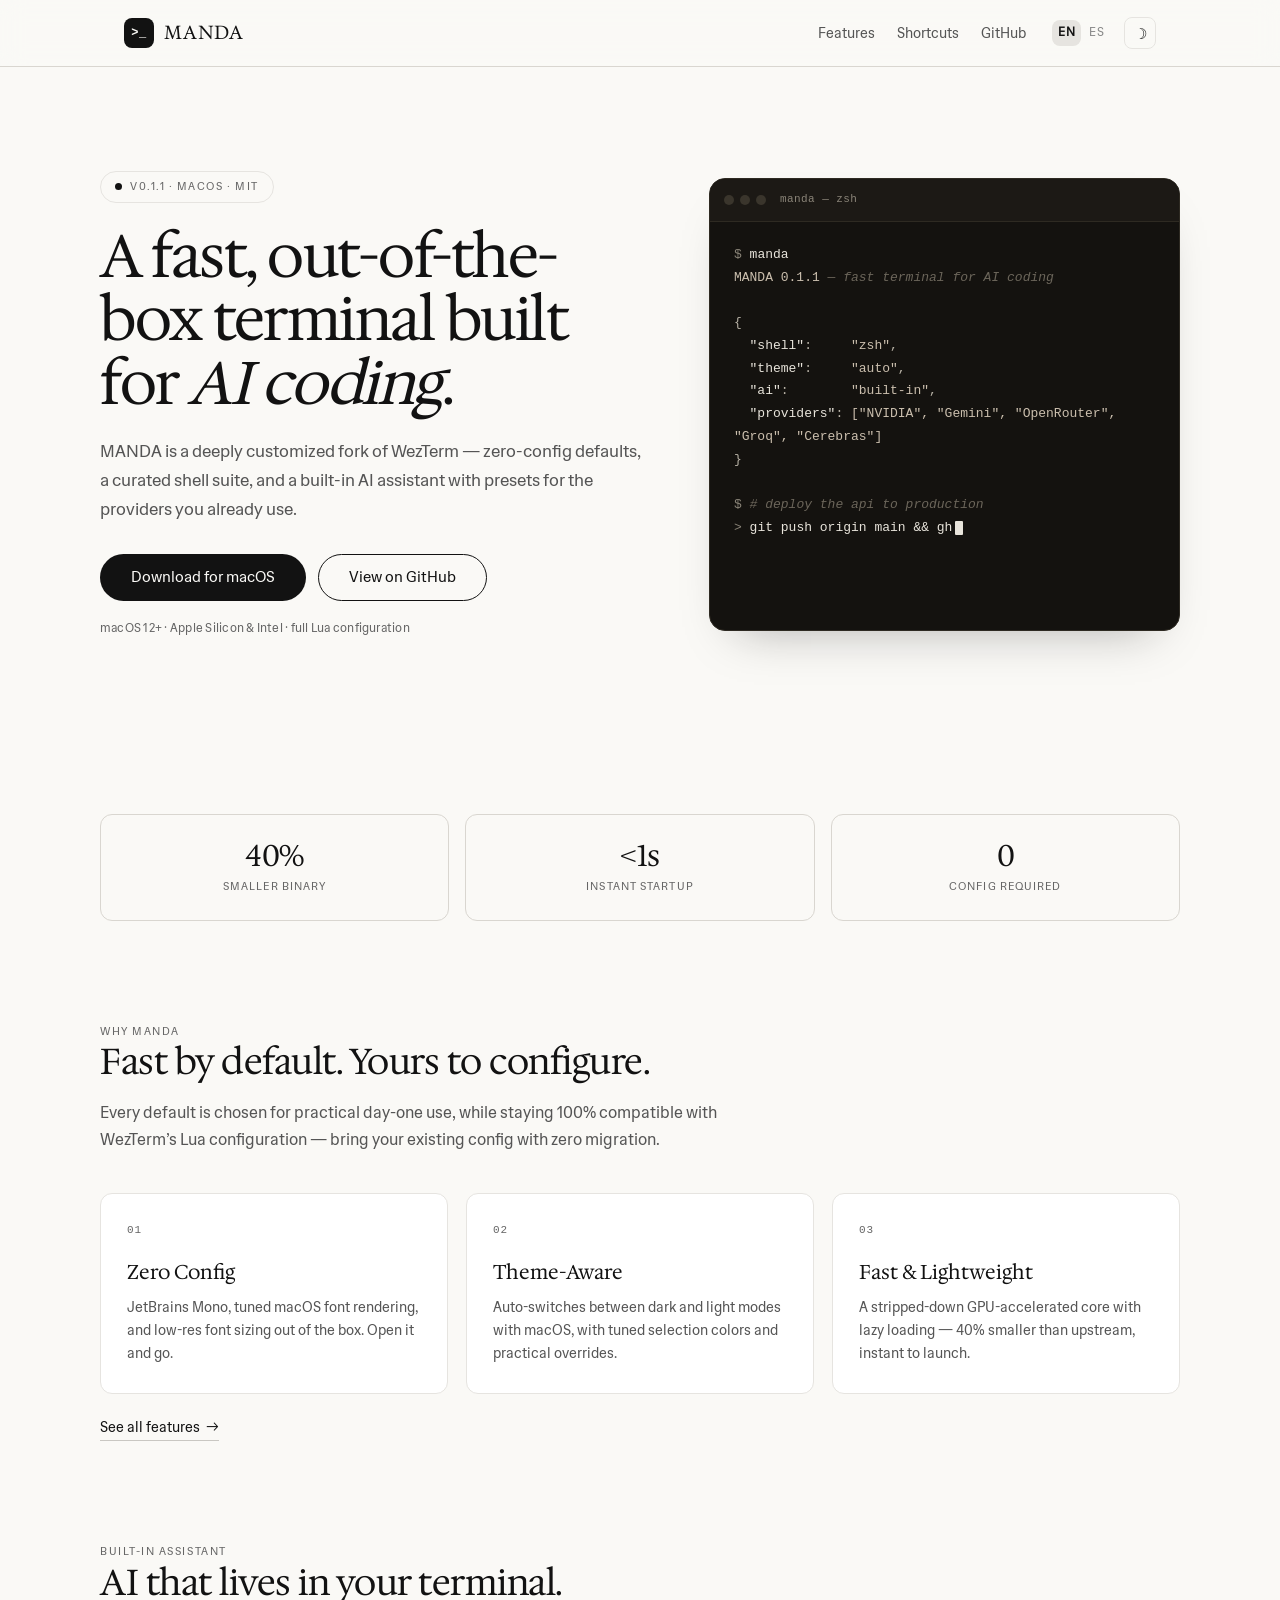
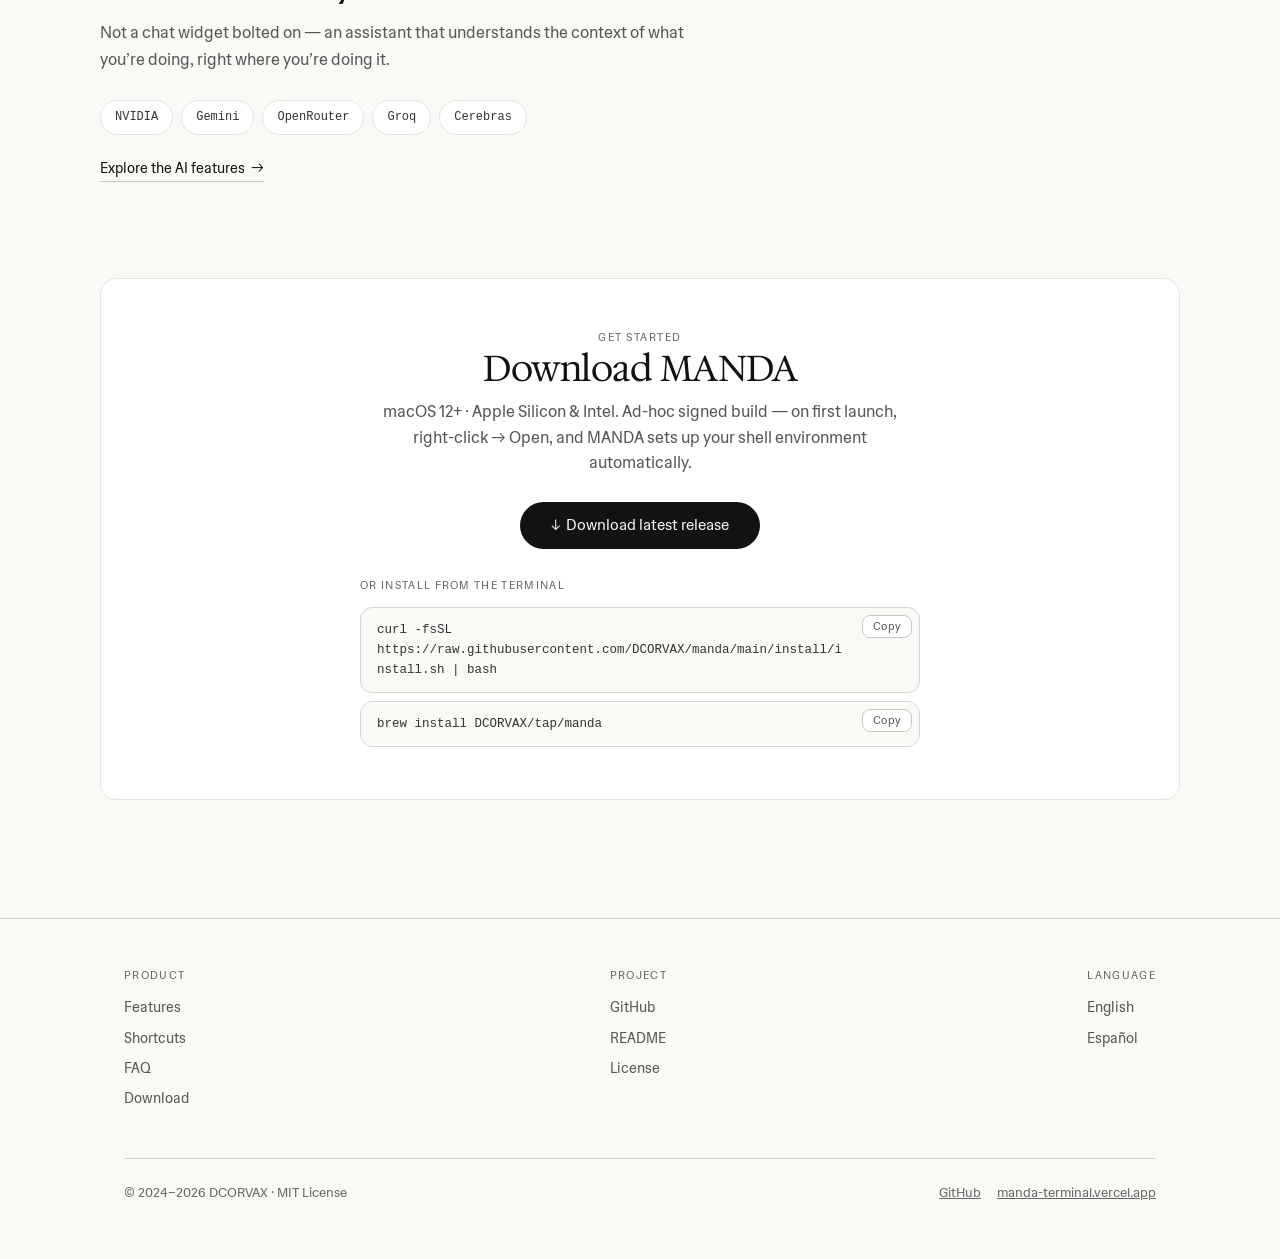
==== web/index.html @ 8c90ea2c "web: restaurar diseño previo (hero con terminal animado, cards en features, tipografía con itálica) " ====
<!DOCTYPE html>
<html lang="en">
<head>
<meta charset="UTF-8">
<meta name="viewport" content="width=device-width, initial-scale=1.0">
<title>MANDA — A fast, out-of-the-box terminal built for AI coding</title>
<meta name="description" content="MANDA is a fast, macOS-native terminal built for AI coding: zero-config defaults, a curated shell suite, and a built-in AI assistant with provider presets.">
<meta property="og:title" content="MANDA — A fast terminal built for AI coding">
<meta property="og:description" content="Zero-config defaults, a curated shell suite, and a built-in AI assistant with presets for NVIDIA, Gemini, OpenRouter, Groq, and Cerebras.">
<meta property="og:type" content="website">
<link rel="icon" href="data:image/svg+xml,%3Csvg xmlns='http://www.w3.org/2000/svg' viewBox='0 0 32 32'%3E%3Crect width='32' height='32' rx='8' fill='%23121212'/%3E%3Ctext x='16' y='21' font-family='monospace' font-size='13' fill='%23faf9f6' text-anchor='middle'%3E%26gt;_%3C/text%3E%3C/svg%3E">
<script>try{if(localStorage.getItem('manda-theme')==='dark')document.documentElement.setAttribute('data-theme','dark')}catch(e){}</script>
<link rel="preconnect" href="https://fonts.googleapis.com">
<link rel="preconnect" href="https://fonts.gstatic.com" crossorigin>
<link href="https://fonts.googleapis.com/css2?family=Hedvig+Letters+Sans:wght@400;500;600;700&family=Hedvig+Letters+Serif:opsz,wght@12..24,400;12..24,600;12..24,700&display=swap" rel="stylesheet">
<link rel="stylesheet" href="style.css">
</head>
<body>

<nav class="nav">
  <div class="wrap">
    <a class="brand" href="index.html" aria-label="MANDA home">
      <span class="brand-mark">&gt;_</span>
      <span class="brand-name">MANDA</span>
    </a>
    <div class="nav-links" id="nav-links">
      <a href="features.html">Features</a>
      <a href="shortcuts.html">Shortcuts</a>
      <a href="https://github.com/DCORVAX/manda">GitHub</a>
      <div class="nav-right">
        <span class="lang"><a class="active" href="index.html" aria-current="page">EN</a><a href="es/index.html">ES</a></span>
        <button class="theme-btn" onclick="toggleTheme()" aria-label="Toggle theme">
          <span class="icon-moon">&#9789;</span><span class="icon-sun">&#9788;</span>
        </button>
      </div>
    </div>
    <button class="nav-toggle" onclick="toggleNav()" aria-label="Menu" aria-expanded="false">&#9776;</button>
  </div>
</nav>

<header class="hero wrap">
  <div>
    <span class="badge"><span class="dot"></span>v0.1.1 &middot; macOS &middot; MIT</span>
    <h1 class="display">A fast, out-of-the-box terminal built for <em>AI coding</em>.</h1>
    <p class="sub">MANDA is a deeply customized fork of WezTerm — zero-config defaults, a curated shell suite, and a built-in AI assistant with presets for the providers you already use.</p>
    <div class="cta">
      <a class="btn btn-primary btn-lg" href="#download">Download for macOS</a>
      <a class="btn btn-outline btn-lg" href="https://github.com/DCORVAX/manda">View on GitHub</a>
    </div>
    <p class="meta">macOS 12+ &middot; Apple Silicon &amp; Intel &middot; full Lua configuration</p>
  </div>
  <div class="code-card">
    <div class="bar"><span class="dot"></span><span class="dot"></span><span class="dot"></span><span class="label">manda &mdash; zsh</span></div>
    <pre><span class="p">$</span> <span class="k">manda</span>
<span class="v">MANDA 0.1.1</span> <span class="c">— fast terminal for AI coding</span>

{
  <span class="k">"shell"</span>:     <span class="v">"zsh"</span>,
  <span class="k">"theme"</span>:     <span class="v">"auto"</span>,
  <span class="k">"ai"</span>:        <span class="v">"built-in"</span>,
  <span class="k">"providers"</span>: <span class="v">["NVIDIA", "Gemini", "OpenRouter", "Groq", "Cerebras"]</span>
}

<span class="p">$</span> <span class="c"># deploy the api to production</span>
<span class="p">&gt;</span> <span class="k cmd-type" data-cmd="git push origin main &amp;&amp; gh workflow run deploy.yml"><span class="typed"></span><span class="cursor"></span></span>
<span class="done-line"><span class="ok">&#10003; generated by MANDA</span> <span class="c">— Cmd+Shift+E to run it</span></span>
<span class="prompt-final"><span class="p">$</span> <span class="cycle-text"></span><span class="cursor"></span></span>
<span class="cycle-result"><span class="ok">&#10003;</span> <span class="cycle-out"></span></span></pre>
  </div>
</header>

<section class="wrap section-tight">
  <div class="stats">
    <div class="stat"><div class="num">40%</div><div class="lbl">smaller binary</div></div>
    <div class="stat"><div class="num">&lt;1s</div><div class="lbl">instant startup</div></div>
    <div class="stat"><div class="num">0</div><div class="lbl">config required</div></div>
  </div>
</section>

<section class="wrap section" id="why">
  <span class="kicker">Why MANDA</span>
  <h2>Fast by default. Yours to configure.</h2>
  <p class="lead">Every default is chosen for practical day-one use, while staying 100% compatible with WezTerm&rsquo;s Lua configuration — bring your existing config with zero migration.</p>
  <div class="grid grid-3">
    <div class="card">
      <span class="num">01</span>
      <h3>Zero Config</h3>
      <p>JetBrains Mono, tuned macOS font rendering, and low-res font sizing out of the box. Open it and go.</p>
    </div>
    <div class="card">
      <span class="num">02</span>
      <h3>Theme-Aware</h3>
      <p>Auto-switches between dark and light modes with macOS, with tuned selection colors and practical overrides.</p>
    </div>
    <div class="card">
      <span class="num">03</span>
      <h3>Fast &amp; Lightweight</h3>
      <p>A stripped-down GPU-accelerated core with lazy loading — 40% smaller than upstream, instant to launch.</p>
    </div>
  </div>
  <a class="link" href="features.html">See all features <span class="arrow">&rarr;</span></a>
</section>

<section class="wrap section">
  <span class="kicker">Built-in assistant</span>
  <h2>AI that lives in your terminal.</h2>
  <p class="lead">Not a chat widget bolted on — an assistant that understands the context of what you&rsquo;re doing, right where you&rsquo;re doing it.</p>
  <div class="chips"><span class="chip">NVIDIA</span><span class="chip">Gemini</span><span class="chip">OpenRouter</span><span class="chip">Groq</span><span class="chip">Cerebras</span></div>
  <a class="link" href="features.html#ai">Explore the AI features <span class="arrow">&rarr;</span></a>
</section>

<section class="wrap section" id="download">
  <div class="panel">
    <span class="kicker">Get started</span>
    <h2>Download MANDA</h2>
    <p>macOS 12+ &middot; Apple Silicon &amp; Intel. Ad-hoc signed build — on first launch, right-click &rarr; Open, and MANDA sets up your shell environment automatically.</p>
    <a class="btn btn-primary btn-lg" href="https://github.com/DCORVAX/manda/releases/download/v0.1.1/MANDA.dmg">&#8595;&nbsp; Download latest release</a>
    <div class="install">
      <p class="install-label">Or install from the terminal</p>
      <pre>curl -fsSL https://raw.githubusercontent.com/DCORVAX/manda/main/install/install.sh | bash</pre>
      <pre>brew install DCORVAX/tap/manda</pre>
    </div>
  </div>
</section>

<footer>
  <div class="wrap">
    <div class="footer-grid">
      <div class="footer-col">
        <h4>Product</h4>
        <a href="features.html">Features</a>
        <a href="shortcuts.html">Shortcuts</a>
        <a href="faq.html">FAQ</a>
        <a href="#download">Download</a>
      </div>
      <div class="footer-col">
        <h4>Project</h4>
        <a href="https://github.com/DCORVAX/manda">GitHub</a>
        <a href="https://github.com/DCORVAX/manda/blob/main/README.md">README</a>
        <a href="https://github.com/DCORVAX/manda/blob/main/LICENSE.md">License</a>
      </div>
      <div class="footer-col">
        <h4>Language</h4>
        <a href="index.html">English</a>
        <a href="es/index.html">Español</a>
      </div>
    </div>
    <div class="footer-bottom">
      <span>&copy; 2024&ndash;2026 DCORVAX &middot; MIT License</span>
      <span class="right"><a href="https://github.com/DCORVAX/manda">GitHub</a><a href="https://manda-terminal.vercel.app/">manda-terminal.vercel.app</a></span>
    </div>
  </div>
</footer>

<script src="script.js"></script>
</body>
</html>
---- web/style.css ----
/* ==========================================================================
   MANDA — web design system
   Warm monochrome editorial · light primary, dark secondary
   Type: Hedvig Letters Serif (display) + Hedvig Letters Sans (body/UI) + mono
   ========================================================================== */

*, *::before, *::after { box-sizing: border-box; }
html { scroll-behavior: smooth; -webkit-text-size-adjust: 100%; overflow-x: clip; }

/* ----- Palette (light = principal) ----- */
:root {
  --surface: #faf9f6;   /* page background — warm cream */
  --card: #ffffff;      /* card inner surfaces */
  --ink: #121212;       /* primary text, filled buttons */
  --ink-soft: #333333;  /* tertiary text, subheadings */
  --ink-mid: #555555;   /* secondary body text */
  --ink-muted: #666666; /* footer / caption copy */
  --ink-faint: #888888; /* placeholder / metadata */
  --sand: #e6e4e0;      /* card borders, outlines */
  --stone: #c9c7c2;     /* hairline borders */
  --divider: #d9d6d0;   /* subtle secondary dividers */
  --nav-bg: rgba(250, 249, 246, 0.85);

  --serif: "Hedvig Letters Serif", Georgia, "Times New Roman", serif;
  --sans: "Hedvig Letters Sans", system-ui, -apple-system, "Segoe UI", sans-serif;
  --mono: ui-monospace, SFMono-Regular, Menlo, Monaco, Consolas, "Liberation Mono", monospace;

  --r-md: 8px;     /* control corner */
  --r-card: 12px;  /* control corner */
  --r-panel: 16px; /* card corner */
  --r-pill: 24px;  /* large surface corner */

  --nav-h: 66px;
}

/* ----- Dark mode (secondary) ----- */
[data-theme="dark"] {
  --surface: #171512;   /* warm near-black */
  --card: #1f1c18;
  --ink: #ece9e2;
  --ink-soft: #c9c4ba;
  --ink-mid: #a49e92;
  --ink-muted: #8a8478;
  --ink-faint: #6f695d;
  --sand: #2f2b24;
  --stone: #3b362d;
  --divider: #262219;
  --nav-bg: rgba(23, 21, 18, 0.85);
}

/* ----- Base ----- */
body {
  margin: 0;
  overflow-x: clip;
  background: var(--surface);
  color: var(--ink);
  font-family: var(--sans);
  font-size: 16px;
  line-height: 1.6;
  -webkit-font-smoothing: antialiased;
  text-rendering: optimizeLegibility;
}
a { color: inherit; }
a:focus-visible, button:focus-visible {
  outline: 2px solid var(--ink);
  outline-offset: 3px;
  border-radius: 4px;
}
::selection { background: var(--ink); color: var(--surface); }
img { max-width: 100%; }

.wrap { max-width: 1080px; margin: 0 auto; padding: 0 24px; }
.section { padding: 88px 0 8px; }
.section-tight { padding: 56px 0 8px; }

/* ----- Type roles (per design system) ----- */
h1, h2, h3 { margin: 0; }
.kicker {
  font-size: 11px; font-weight: 500; letter-spacing: 0.14em;
  text-transform: uppercase; color: var(--ink-muted);
  margin: 0 0 14px;
}
h1.display {
  font-family: var(--serif); font-weight: 400;
  font-size: clamp(38px, 5.6vw, 60px);
  line-height: 1.06; letter-spacing: -1.5px; margin: 0 0 22px;
  overflow-wrap: anywhere; min-width: 0;
}
h1.display em { font-style: italic; }
h2 {
  font-family: var(--serif); font-weight: 700;
  font-size: clamp(28px, 3.6vw, 36px);
  line-height: 1.12; letter-spacing: -0.5px; margin: 0 0 16px;
}
h3 {
  font-family: var(--serif); font-weight: 600;
  font-size: 20px; line-height: 1.4; margin: 0 0 10px;
}
.lead { max-width: 620px; margin: 0; color: var(--ink-mid); font-size: 16px; line-height: 1.7; }
.muted { color: var(--ink-muted); }
.mono { font-family: var(--mono); }

/* ----- Buttons ----- */
.btn {
  display: inline-flex; align-items: center; justify-content: center; gap: 8px;
  padding: 12px 24px; border-radius: var(--r-pill);
  font-family: var(--sans); font-size: 14px; font-weight: 500; line-height: 1;
  text-decoration: none; cursor: pointer; border: 1px solid transparent;
  transition: transform 0.15s ease, background-color 0.15s ease, color 0.15s ease, border-color 0.15s ease;
}
.btn-primary { background: var(--ink); color: var(--surface); }
.btn-primary:hover { transform: translateY(-1px); }
.btn-outline { border-color: var(--ink); color: var(--ink); background: transparent; }
.btn-outline:hover { background: var(--ink); color: var(--surface); transform: translateY(-1px); }
.btn-sm { padding: 9px 18px; font-size: 13px; }
.btn-lg { padding: 15px 30px; font-size: 15px; }

/* ----- Nav ----- */
.nav {
  position: sticky; top: 0; z-index: 50;
  background: var(--nav-bg);
  -webkit-backdrop-filter: blur(12px);
  backdrop-filter: blur(12px);
  border-bottom: 1px solid var(--divider);
}
.nav .wrap { display: flex; align-items: center; gap: 28px; height: var(--nav-h); }
.brand { display: inline-flex; align-items: center; gap: 10px; text-decoration: none; font-weight: 700; letter-spacing: 0.03em; }
.brand-mark {
  display: grid; place-items: center; width: 30px; height: 30px;
  background: var(--ink); color: var(--surface); border-radius: var(--r-md);
  font-family: var(--mono); font-size: 12px; line-height: 1;
}
.brand-name { font-family: var(--serif); font-size: 19px; letter-spacing: 0.04em; }
.nav-links { display: flex; align-items: center; gap: 22px; margin-left: auto; font-size: 14px; }
.nav-links a { text-decoration: none; color: var(--ink-mid); transition: color 0.15s ease; }
.nav-links a:hover { color: var(--ink); }
.nav-links a.active { color: var(--ink); font-weight: 500; }
.nav-right { display: flex; align-items: center; gap: 14px; margin-left: 4px; }
.lang { display: inline-flex; gap: 2px; font-size: 12px; letter-spacing: 0.04em; }
.lang a { padding: 3px 6px; border-radius: var(--r-md); color: var(--ink-faint); text-decoration: none; }
.lang a:hover { color: var(--ink); }
.lang a.active { color: var(--ink); font-weight: 600; background: var(--sand); }
.theme-btn {
  display: grid; place-items: center; width: 32px; height: 32px;
  border: 1px solid var(--sand); background: transparent; color: var(--ink);
  border-radius: var(--r-md); cursor: pointer; font-size: 15px; line-height: 1;
  transition: border-color 0.15s ease, background-color 0.15s ease;
}
.theme-btn:hover { border-color: var(--ink); }
.theme-btn .icon-sun { display: none; }
[data-theme="dark"] .theme-btn .icon-sun { display: inline; }
[data-theme="dark"] .theme-btn .icon-moon { display: none; }
.nav-toggle { display: none; }

/* ----- Hero ----- */
.hero {
  display: grid; grid-template-columns: 1.08fr 0.92fr; gap: 56px; align-items: center;
  padding: 104px 0 80px;
}
.hero .badge {
  display: inline-flex; align-items: center; gap: 8px;
  font-size: 11px; font-weight: 500; letter-spacing: 0.14em; text-transform: uppercase;
  color: var(--ink-muted); border: 1px solid var(--sand); border-radius: var(--r-pill);
  padding: 6px 14px; margin-bottom: 22px;
}
.hero .badge .dot { width: 7px; height: 7px; border-radius: 50%; background: var(--ink); }
.hero .sub { max-width: 560px; margin: 0 0 30px; color: var(--ink-mid); font-size: 17px; line-height: 1.7; }
.hero .cta { display: flex; gap: 12px; flex-wrap: wrap; }
.hero .meta { margin: 18px 0 0; font-size: 12px; color: var(--ink-muted); letter-spacing: 0.02em; }

/* ----- Code / terminal card (dark terminal window) ----- */
.code-card {
  --tbg: #14120f;
  --tbar: #1c1915;
  --tbord: #2e2a22;
  --tink: #e8e4db;
  --tsoft: #b8b2a6;
  --tmuted: #8a8478;
  --tfaint: #6b655a;
  --tok: #a9c48c;
  background: var(--tbg);
  border: 1px solid var(--tbord);
  border-radius: var(--r-panel);
  overflow: hidden;
  box-shadow: 0 24px 48px -28px rgba(18, 18, 18, 0.35);
}
.code-card .bar {
  display: flex; align-items: center; gap: 6px; padding: 12px 14px;
  background: var(--tbar);
  border-bottom: 1px solid var(--tbord);
}
.code-card .bar .dot { width: 10px; height: 10px; border-radius: 50%; background: #3a352c; }
.code-card .bar .label {
  margin-left: 8px; font-family: var(--mono); font-size: 11px;
  letter-spacing: 0.04em; color: var(--tmuted);
}
.code-card pre {
  margin: 0; padding: 22px 24px;
  font-family: var(--mono); font-size: 13px; line-height: 1.75; color: var(--tsoft);
  tab-size: 4;
  white-space: pre-wrap; word-break: break-word; overflow-wrap: anywhere;
  overflow-x: hidden;
}
.code-card pre .p { color: var(--tmuted); }
.code-card pre .k { color: var(--tink); font-weight: 500; }
.code-card pre .v { color: #cbbfae; }
.code-card pre .c { color: var(--tfaint); font-style: italic; }
.code-card pre .ok { color: var(--tok); }

/* blinking terminal cursor */
.code-card pre .cursor {
  display: inline-block; width: 8px; height: 1.05em;
  background: var(--tink); vertical-align: text-bottom; margin-left: 3px;
  border-radius: 1px;
  animation: manda-cursor 1.1s steps(2, start) infinite;
}
@keyframes manda-cursor { 50% { opacity: 0; } }

/* typing effect: reveal command, then result + final prompt */
.code-card pre .done-line,
.code-card pre .prompt-final {
  opacity: 0;
  transition: opacity 0.45s ease;
}
.code-card pre .done-line.visible,
.code-card pre .prompt-final.visible {
  opacity: 1;
}
@media (prefers-reduced-motion: reduce) {
  .code-card pre .done-line,
  .code-card pre .prompt-final {
    opacity: 1;
  }
}

/* ----- Cyclic shortcut carousel in the hero terminal ----- */
.code-card pre .cycle-result {
  opacity: 0;
  transition: opacity 0.25s ease;
}
.code-card pre .cycle-result.visible {
  opacity: 1;
}
.code-card pre .cycle-text {
  opacity: 1;
  transition: opacity 0.18s ease;
}
.code-card pre .cycle-text.hiding {
  opacity: 0;
}

/* ----- Cards / grid ----- */
.grid { display: grid; grid-template-columns: repeat(auto-fit, minmax(280px, 1fr)); gap: 18px; margin-top: 40px; }
.grid-3 { grid-template-columns: repeat(auto-fit, minmax(240px, 1fr)); }
.card {
  background: var(--card); border: 1px solid var(--sand); border-radius: var(--r-card);
  padding: 28px 26px; transition: transform 0.15s ease, border-color 0.15s ease;
}
.card:hover { transform: translateY(-2px); border-color: var(--stone); }
.card .num {
  display: block; font-family: var(--mono); font-size: 11px; letter-spacing: 0.08em;
  color: var(--ink-muted); margin-bottom: 18px;
}
.card p { margin: 0; color: var(--ink-mid); font-size: 14px; line-height: 1.65; }
.card code, .step code {
  font-family: var(--mono); font-size: 12px; background: var(--sand); color: var(--ink);
  border-radius: var(--r-md); padding: 2px 7px;
}

/* ----- Stats strip ----- */
.stats { display: grid; grid-template-columns: repeat(3, 1fr); gap: 16px; margin-top: 40px; }
.stat {
  text-align: center; padding: 24px 16px; border: 1px solid var(--divider);
  border-radius: var(--r-card);
}
.stat .num { font-family: var(--serif); font-weight: 700; font-size: 30px; line-height: 1.1; letter-spacing: -0.5px; }
.stat .lbl {
  margin-top: 6px; font-size: 11px; font-weight: 500; letter-spacing: 0.1em;
  text-transform: uppercase; color: var(--ink-muted);
}

/* ----- AI steps ----- */
.steps { display: grid; grid-template-columns: repeat(auto-fit, minmax(260px, 1fr)); gap: 18px; margin-top: 40px; }
.step { border: 1px solid var(--divider); border-radius: var(--r-card); padding: 26px 24px; background: var(--card); }
.step .num { font-family: var(--mono); font-size: 11px; letter-spacing: 0.08em; color: var(--ink-muted); }
.step h3 { margin-top: 12px; }
.step p { margin: 0; color: var(--ink-mid); font-size: 14px; line-height: 1.65; }

.chips { display: flex; flex-wrap: wrap; gap: 8px; margin-top: 26px; }
.chip {
  font-family: var(--mono); font-size: 12px; color: var(--ink-soft);
  border: 1px solid var(--sand); background: var(--card); border-radius: var(--r-pill);
  padding: 7px 14px;
}

/* ----- Table ----- */
.table-scroll { overflow-x: auto; border: 1px solid var(--divider); border-radius: var(--r-panel); margin-top: 40px; }
table { width: 100%; border-collapse: collapse; background: var(--card); }
th {
  font-size: 11px; font-weight: 500; letter-spacing: 0.1em; text-transform: uppercase;
  color: var(--ink-muted); text-align: left; padding: 14px 20px;
  border-bottom: 1px solid var(--stone); background: var(--card);
}
td { padding: 15px 20px; border-bottom: 1px solid var(--divider); font-size: 14px; vertical-align: top; }
tbody tr:last-child td { border-bottom: none; }
td:first-child { color: var(--ink-mid); }
kbd {
  font-family: var(--mono); font-size: 12px; color: var(--ink);
  background: var(--surface); border: 1px solid var(--stone); border-bottom-width: 2px;
  border-radius: var(--r-md); padding: 3px 8px; white-space: nowrap;
}

/* ----- Inline links ----- */
.link {
  display: inline-flex; align-items: center; gap: 6px; margin-top: 22px;
  font-size: 14px; font-weight: 500; color: var(--ink); text-decoration: none;
  border-bottom: 1px solid var(--stone); padding-bottom: 2px;
  transition: border-color 0.15s ease;
}
.link:hover { border-color: var(--ink); }
.link .arrow { transition: transform 0.15s ease; }
.link:hover .arrow { transform: translateX(3px); }

/* ----- Download panel ----- */
.panel {
  background: var(--card); border: 1px solid var(--sand); border-radius: var(--r-panel);
  padding: 44px; text-align: center;
}
.panel h2 { margin-bottom: 10px; }
.panel p { max-width: 520px; margin: 0 auto 26px; color: var(--ink-mid); }

/* ----- Page header (subpages) ----- */
.page-head { padding: 88px 0 8px; }
.page-head h1 { margin-bottom: 16px; }

/* ----- FAQ accordion (clean list, divider-aligned) ----- */
.faq { max-width: 760px; margin-top: 40px; }
.faq-item { border-bottom: 1px solid var(--divider); }
.faq-item:first-of-type { border-top: 1px solid var(--divider); }
.faq-item summary {
  list-style: none; cursor: pointer;
  display: flex; align-items: center; justify-content: space-between; gap: 20px;
  padding: 20px 4px;
  font-family: var(--serif); font-weight: 600; font-size: 17px; line-height: 1.4;
  color: var(--ink); transition: color 0.15s ease;
}
.faq-item summary::-webkit-details-marker { display: none; }
.faq-item summary:hover { color: var(--ink-soft); }
.faq-item summary code {
  font-family: var(--mono); font-size: 14px; background: var(--sand);
  color: var(--ink); border-radius: var(--r-md); padding: 1px 6px;
}
.faq-item .chev {
  flex: none; font-family: var(--mono); font-size: 16px; line-height: 1;
  color: var(--ink-muted); transition: transform 0.2s ease;
}
.faq-item[open] summary .chev { transform: rotate(45deg); }
.faq-item .answer {
  padding: 0 4px 24px; max-width: 660px;
  color: var(--ink-mid); font-size: 14.5px; line-height: 1.7;
}
.faq-item .answer p { margin: 0 0 10px; }
.faq-item .answer p:last-child { margin-bottom: 0; }
.faq-item .answer code {
  font-family: var(--mono); font-size: 12.5px; background: var(--sand);
  color: var(--ink); border-radius: var(--r-md); padding: 2px 7px;
}
.faq-item .answer pre {
  background: var(--card); border: 1px solid var(--divider);
  border-radius: var(--r-card); padding: 14px 16px; overflow-x: auto;
  font-family: var(--mono); font-size: 12.5px; line-height: 1.7; margin: 12px 0;
  color: var(--ink-soft);
}
.faq-item .answer a { text-decoration: underline; text-underline-offset: 2px; }

/* ----- Footer ----- */
footer { border-top: 1px solid var(--divider); margin-top: 110px; padding: 48px 0 56px; }
.footer-grid { display: flex; flex-wrap: wrap; gap: 36px; justify-content: space-between; }
.footer-col h4 {
  font-size: 11px; font-weight: 500; letter-spacing: 0.12em; text-transform: uppercase;
  color: var(--ink-muted); margin: 0 0 12px;
}
.footer-col a { display: block; font-size: 14px; color: var(--ink-mid); text-decoration: none; margin-bottom: 8px; }
.footer-col a:hover { color: var(--ink); }
.footer-bottom {
  display: flex; flex-wrap: wrap; align-items: center; gap: 12px;
  margin-top: 40px; padding-top: 24px; border-top: 1px solid var(--divider);
  font-size: 12.5px; color: var(--ink-muted);
}
.footer-bottom .right { margin-left: auto; display: flex; gap: 16px; }

/* ----- Responsive ----- */
@media (max-width: 880px) {
  .hero { grid-template-columns: 1fr; gap: 40px; padding: 72px 0 48px; }
  .stats { grid-template-columns: 1fr; }
  .nav-links {
    position: fixed; top: var(--nav-h); left: 0; right: 0; z-index: 40;
    flex-direction: column; align-items: flex-start; gap: 4px;
    background: var(--surface); border-bottom: 1px solid var(--divider);
    padding: 12px 24px 18px; margin: 0;
    display: none;
  }
  .nav-links.open { display: flex; }
  .nav-links a { padding: 10px 0; width: 100%; }
  .nav-toggle {
    display: grid; place-items: center; width: 34px; height: 34px; margin-left: auto;
    background: transparent; border: 1px solid var(--sand); border-radius: var(--r-md);
    color: var(--ink); cursor: pointer;
  }
  .nav-right { margin-left: 12px; }
  .nav .wrap { gap: 12px; }
}

/* ----- Install from terminal ----- */
.install { margin-top: 28px; text-align: left; max-width: 560px; margin-left: auto; margin-right: auto; }
.install .install-label {
  font-size: 11px; font-weight: 500; letter-spacing: 0.12em; text-transform: uppercase;
  color: var(--ink-muted); margin: 0 0 12px;
}
.install pre {
  margin: 8px 0; padding: 12px 16px;
  background: var(--surface); border: 1px solid var(--divider); border-radius: var(--r-card);
  font-family: var(--mono); font-size: 12.5px; line-height: 1.6; color: var(--ink-soft);
  white-space: pre-wrap; word-break: break-word; overflow-wrap: anywhere;
}

/* ----- Copy button (corner of code blocks) ----- */
.copy-btn {
  display: inline-flex; align-items: center; gap: 5px;
  font-family: var(--sans); font-size: 11px; font-weight: 500; letter-spacing: 0.02em;
  padding: 4px 10px; border-radius: var(--r-md); line-height: 1.2;
  border: 1px solid var(--stone); background: var(--card); color: var(--ink-mid);
  cursor: pointer;
  transition: border-color 0.15s ease, color 0.15s ease, background-color 0.15s ease, transform 0.1s ease;
}
.copy-btn:hover { border-color: var(--ink); color: var(--ink); }
.copy-btn:active { transform: scale(0.96); }
.copy-btn.copied { border-color: var(--ink); background: var(--ink); color: var(--surface); }
.copy-wrap { position: relative; }
.copy-wrap .copy-btn { position: absolute; top: 8px; right: 8px; z-index: 2; }
.copy-wrap pre { padding-right: 72px; }
[data-theme="dark"] .copy-wrap .copy-btn { background: var(--card); }
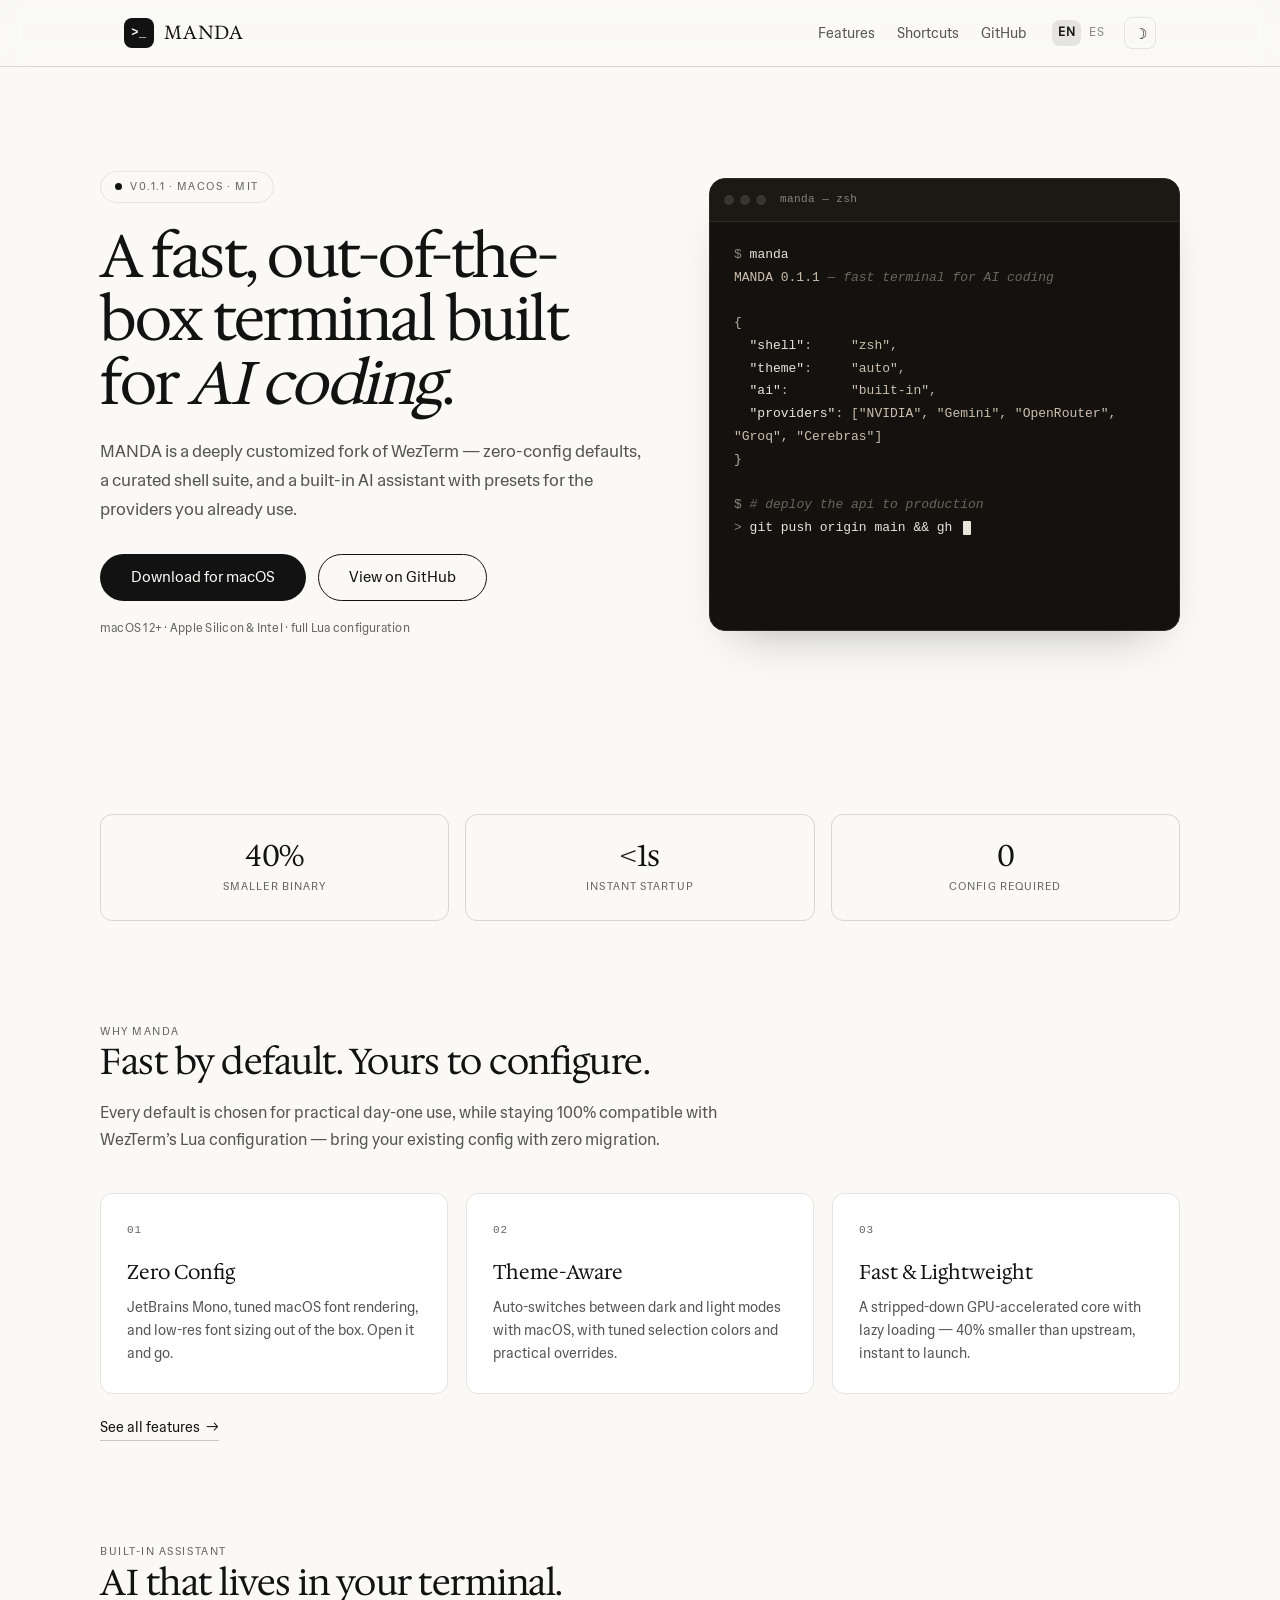
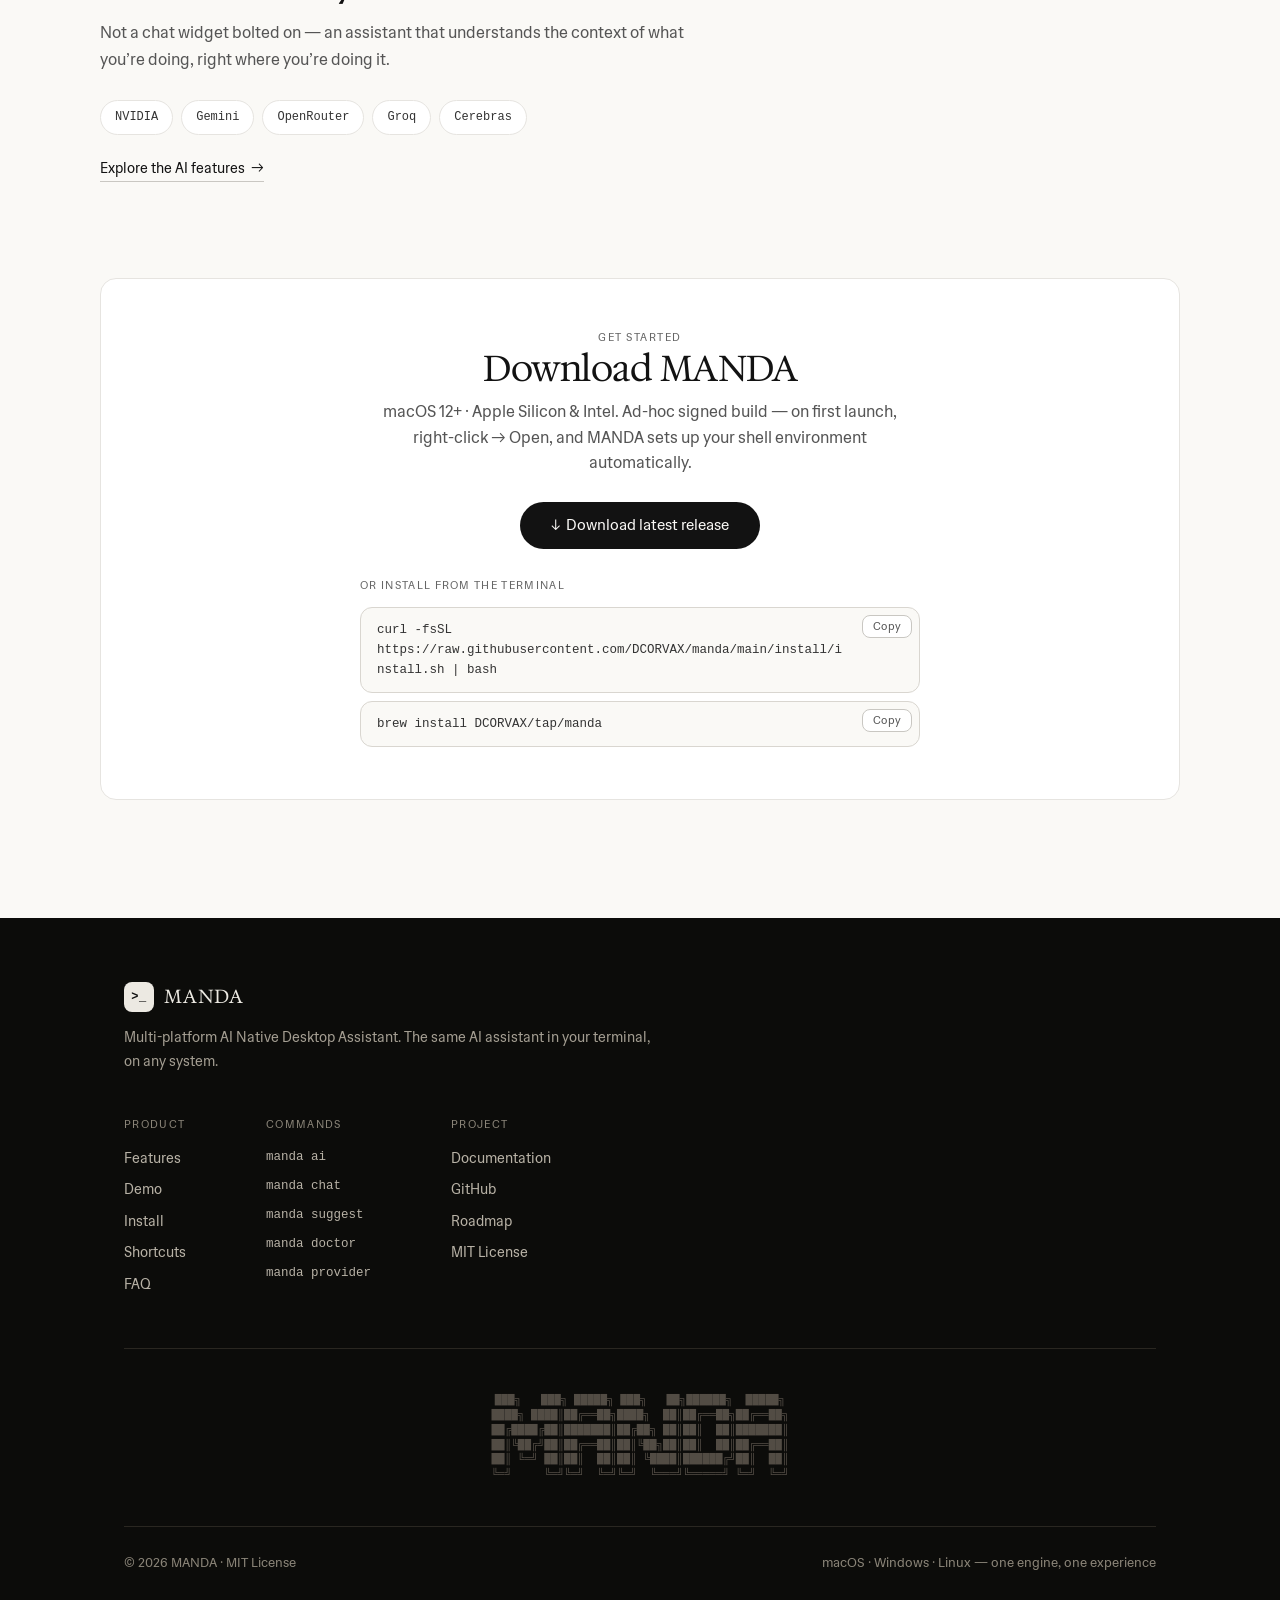
==== commit 4a214d70: "web: footer negro con marca MANDA, tagline multiplataforma, columnas Product/Commands/Project, arte " ====
--- a/web/index.html
+++ b/web/index.html
@@ -125,29 +125,47 @@
 
 <footer>
   <div class="wrap">
-    <div class="footer-grid">
+    <div class="footer-head">
+      <a class="brand" href="index.html" aria-label="MANDA home">
+        <span class="brand-mark">&gt;_</span>
+        <span class="brand-name">MANDA</span>
+      </a>
+      <p class="footer-tagline">Multi-platform AI Native Desktop Assistant. The same AI assistant in your terminal, on any system.</p>
+    </div>
+    <div class="footer-cols">
       <div class="footer-col">
         <h4>Product</h4>
         <a href="features.html">Features</a>
+        <a href="https://github.com/DCORVAX/manda">Demo</a>
+        <a href="index.html#download">Install</a>
         <a href="shortcuts.html">Shortcuts</a>
         <a href="faq.html">FAQ</a>
-        <a href="#download">Download</a>
+      </div>
+      <div class="footer-col">
+        <h4>Commands</h4>
+        <a class="mono" href="https://github.com/DCORVAX/manda/blob/main/docs/cli.md">manda ai</a>
+        <a class="mono" href="https://github.com/DCORVAX/manda/blob/main/docs/cli.md">manda chat</a>
+        <a class="mono" href="https://github.com/DCORVAX/manda/blob/main/docs/cli.md">manda suggest</a>
+        <a class="mono" href="https://github.com/DCORVAX/manda/blob/main/docs/cli.md">manda doctor</a>
+        <a class="mono" href="https://github.com/DCORVAX/manda/blob/main/docs/cli.md">manda provider</a>
       </div>
       <div class="footer-col">
         <h4>Project</h4>
+        <a href="https://github.com/DCORVAX/manda/tree/main/docs">Documentation</a>
         <a href="https://github.com/DCORVAX/manda">GitHub</a>
-        <a href="https://github.com/DCORVAX/manda/blob/main/README.md">README</a>
-        <a href="https://github.com/DCORVAX/manda/blob/main/LICENSE.md">License</a>
-      </div>
-      <div class="footer-col">
-        <h4>Language</h4>
-        <a href="index.html">English</a>
-        <a href="es/index.html">Español</a>
+        <a href="https://github.com/DCORVAX/manda">Roadmap</a>
+        <a href="https://github.com/DCORVAX/manda/blob/main/LICENSE.md">MIT License</a>
       </div>
     </div>
+    <pre class="footer-ascii" aria-hidden="true">███╗   ███╗ █████╗ ███╗   ██╗██████╗  █████╗
+████╗ ████║██╔══██╗████╗  ██║██╔══██╗██╔══██╗
+██╔████╔██║███████║██╔██╗ ██║██║  ██║███████║
+██║╚██╔╝██║██╔══██║██║╚██╗██║██║  ██║██╔══██║
+██║ ╚═╝ ██║██║  ██║██║ ╚████║██████╔╝██║  ██║
+╚═╝     ╚═╝╚═╝  ╚═╝╚═╝  ╚═══╝╚═════╝ ╚═╝  ╚═╝</pre>
     <div class="footer-bottom">
-      <span>&copy; 2024&ndash;2026 DCORVAX &middot; MIT License</span>
-      <span class="right"><a href="https://github.com/DCORVAX/manda">GitHub</a><a href="https://manda-terminal.vercel.app/">manda-terminal.vercel.app</a></span>
+      <span>&copy; 2026 MANDA &middot; MIT License</span>
+      <span>macOS &middot; Windows &middot; Linux &mdash; one engine, one experience</span>
     </div>
   </div>
 </footer>
--- a/web/style.css
+++ b/web/style.css
@@ -373,21 +373,49 @@
 }
 .faq-item .answer a { text-decoration: underline; text-underline-offset: 2px; }
 
-/* ----- Footer ----- */
-footer { border-top: 1px solid var(--divider); margin-top: 110px; padding: 48px 0 56px; }
-.footer-grid { display: flex; flex-wrap: wrap; gap: 36px; justify-content: space-between; }
+/* ----- Footer (black band, theme-independent) ----- */
+footer {
+  margin-top: 110px;
+  padding: 64px 0 44px;
+  background: #0c0c0a;   /* near-black warm */
+  border-top: none;
+}
+.footer-head { display: flex; flex-direction: column; gap: 14px; margin-bottom: 42px; }
+.footer-head .brand-mark { background: #ece9e2; color: #121212; }
+.footer-head .brand-name { color: #ece9e2; }
+.footer-tagline {
+  margin: 0; max-width: 540px;
+  font-size: 14px; line-height: 1.7; color: #a49e92;
+}
+.footer-cols {
+  display: flex; flex-wrap: wrap; gap: 40px 80px;
+  padding-bottom: 44px; border-bottom: 1px solid #2a2721;
+}
 .footer-col h4 {
   font-size: 11px; font-weight: 500; letter-spacing: 0.12em; text-transform: uppercase;
-  color: var(--ink-muted); margin: 0 0 12px;
-}
-.footer-col a { display: block; font-size: 14px; color: var(--ink-mid); text-decoration: none; margin-bottom: 8px; }
-.footer-col a:hover { color: var(--ink); }
+  color: #8a8478; margin: 0 0 14px;
+}
+.footer-col a {
+  display: block; font-size: 14px; color: #b8b2a6; text-decoration: none; margin-bottom: 9px;
+  transition: color 0.15s ease;
+}
+.footer-col a:hover { color: #ffffff; }
+.footer-col a.mono { font-family: var(--mono); font-size: 12.5px; }
+.footer-ascii {
+  margin: 44px auto 0; max-width: 100%;
+  font-family: var(--mono); font-size: 11px; line-height: 1.35;
+  color: #524c44;          /* brand watermark */
+  text-align: center; white-space: pre;
+  overflow-x: auto;
+}
 .footer-bottom {
-  display: flex; flex-wrap: wrap; align-items: center; gap: 12px;
-  margin-top: 40px; padding-top: 24px; border-top: 1px solid var(--divider);
-  font-size: 12.5px; color: var(--ink-muted);
-}
-.footer-bottom .right { margin-left: auto; display: flex; gap: 16px; }
+  display: flex; flex-wrap: wrap; align-items: center; justify-content: space-between; gap: 12px;
+  margin-top: 44px; padding-top: 26px; border-top: 1px solid #2a2721;
+  font-size: 12.5px; color: #8a8478;
+}
+@media (max-width: 560px) {
+  .footer-ascii { font-size: 8px; line-height: 1.4; }
+}
 
 /* ----- Responsive ----- */
 @media (max-width: 880px) {
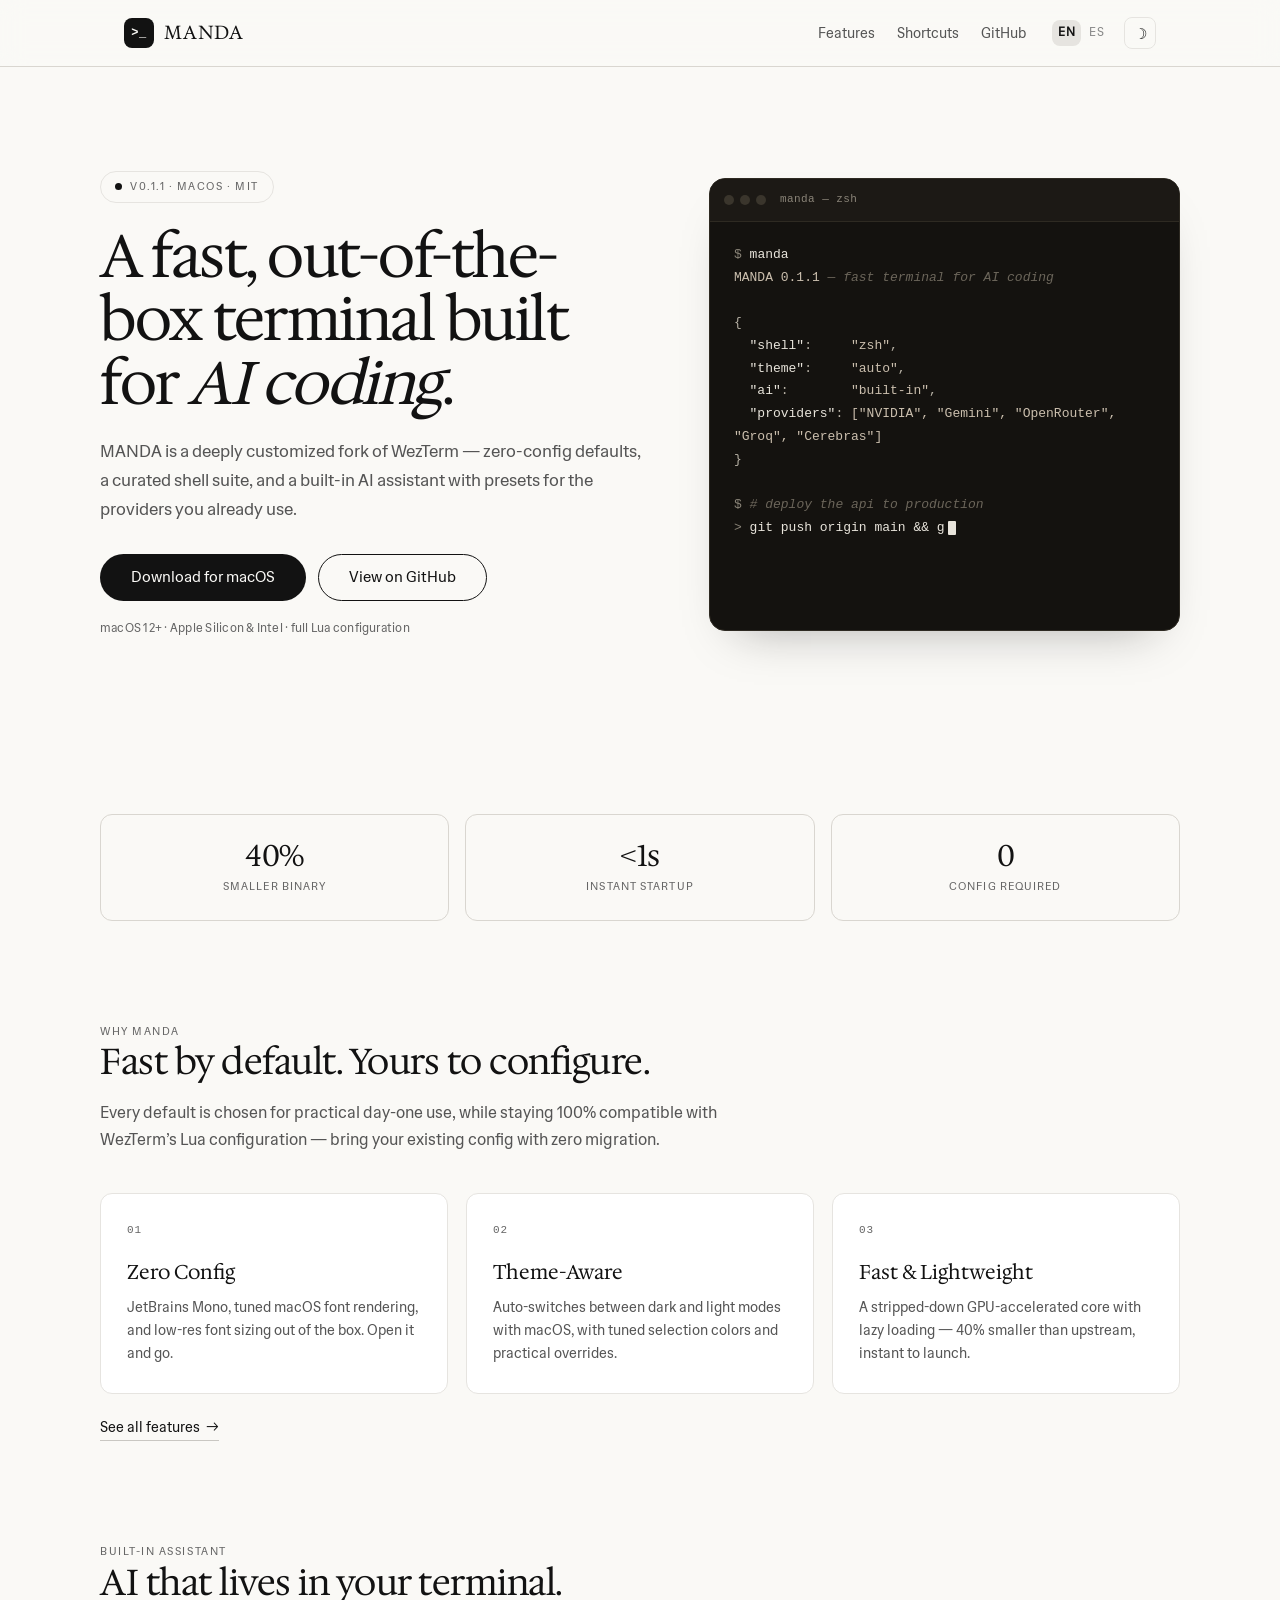
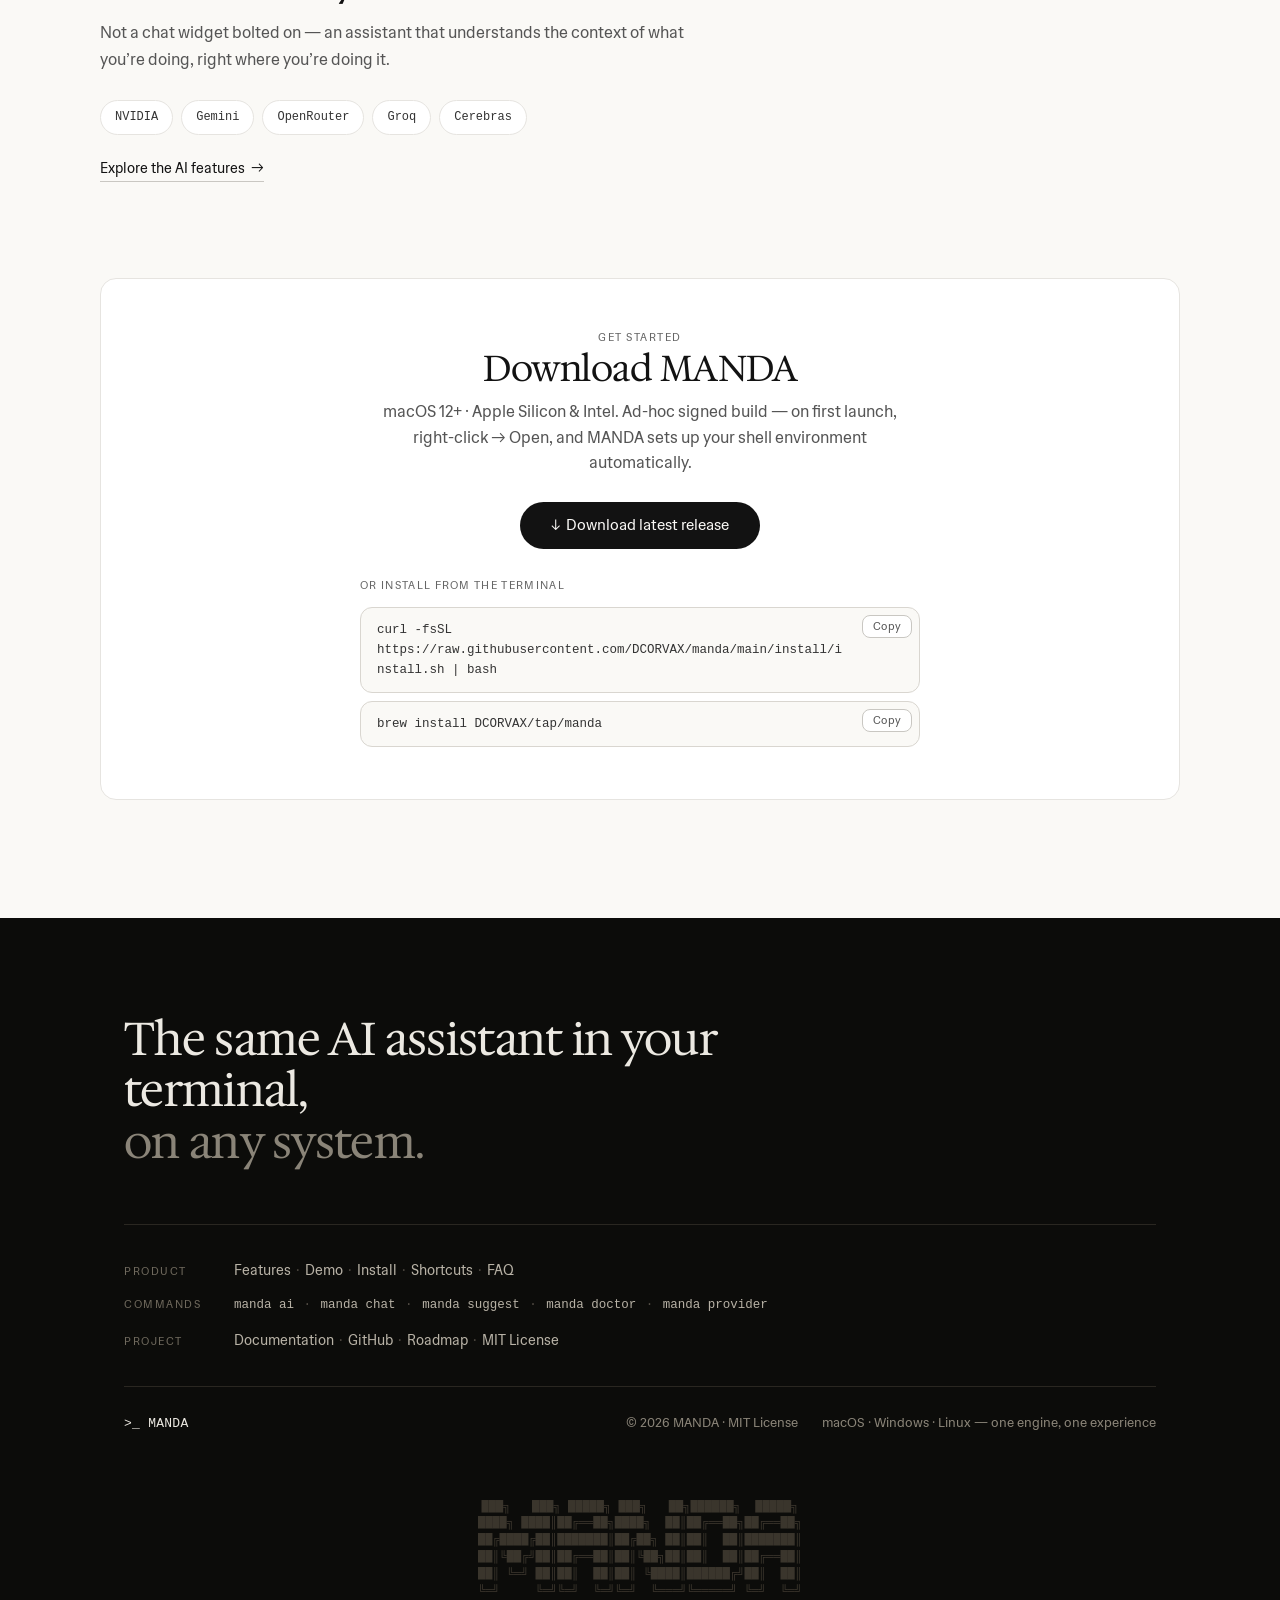
==== commit 7679b520: "web: rediseñar footer con skill hallmark (Ft5 Statement + colophon editorial) en las 8 páginas; verc" ====
--- a/web/index.html
+++ b/web/index.html
@@ -123,51 +123,35 @@
   </div>
 </section>
 
-<footer>
+<footer class="foot">
   <div class="wrap">
-    <div class="footer-head">
-      <a class="brand" href="index.html" aria-label="MANDA home">
-        <span class="brand-mark">&gt;_</span>
-        <span class="brand-name">MANDA</span>
-      </a>
-      <p class="footer-tagline">Multi-platform AI Native Desktop Assistant. The same AI assistant in your terminal, on any system.</p>
+    <p class="foot-stmt">The same AI assistant in your terminal,<br><span class="foot-stmt-accent">on any system.</span></p>
+    <nav class="foot-groups" aria-label="Footer">
+      <div class="foot-group">
+        <span class="foot-label">Product</span>
+        <span class="foot-links"><a href="features.html">Features</a> <span class="foot-dot" aria-hidden="true">·</span> <a href="https://github.com/DCORVAX/manda">Demo</a> <span class="foot-dot" aria-hidden="true">·</span> <a href="index.html#download">Install</a> <span class="foot-dot" aria-hidden="true">·</span> <a href="shortcuts.html">Shortcuts</a> <span class="foot-dot" aria-hidden="true">·</span> <a href="faq.html">FAQ</a></span>
+      </div>
+      <div class="foot-group">
+        <span class="foot-label">Commands</span>
+        <span class="foot-links mono"><a class="mono" href="https://github.com/DCORVAX/manda/blob/main/docs/cli.md">manda ai</a> <span class="foot-dot" aria-hidden="true">·</span> <a class="mono" href="https://github.com/DCORVAX/manda/blob/main/docs/cli.md">manda chat</a> <span class="foot-dot" aria-hidden="true">·</span> <a class="mono" href="https://github.com/DCORVAX/manda/blob/main/docs/cli.md">manda suggest</a> <span class="foot-dot" aria-hidden="true">·</span> <a class="mono" href="https://github.com/DCORVAX/manda/blob/main/docs/cli.md">manda doctor</a> <span class="foot-dot" aria-hidden="true">·</span> <a class="mono" href="https://github.com/DCORVAX/manda/blob/main/docs/cli.md">manda provider</a></span>
+      </div>
+      <div class="foot-group">
+        <span class="foot-label">Project</span>
+        <span class="foot-links"><a href="https://github.com/DCORVAX/manda/tree/main/docs">Documentation</a> <span class="foot-dot" aria-hidden="true">·</span> <a href="https://github.com/DCORVAX/manda">GitHub</a> <span class="foot-dot" aria-hidden="true">·</span> <a href="https://github.com/DCORVAX/manda">Roadmap</a> <span class="foot-dot" aria-hidden="true">·</span> <a href="https://github.com/DCORVAX/manda/blob/main/LICENSE.md">MIT License</a></span>
+      </div>
+    </nav>
+    <div class="foot-bottom">
+      <span class="foot-brand">&gt;_ MANDA</span>
+      <span class="foot-legal">&copy; 2026 MANDA &middot; MIT License</span>
+      <span class="foot-platforms">macOS &middot; Windows &middot; Linux &mdash; one engine, one experience</span>
     </div>
-    <div class="footer-cols">
-      <div class="footer-col">
-        <h4>Product</h4>
-        <a href="features.html">Features</a>
-        <a href="https://github.com/DCORVAX/manda">Demo</a>
-        <a href="index.html#download">Install</a>
-        <a href="shortcuts.html">Shortcuts</a>
-        <a href="faq.html">FAQ</a>
-      </div>
-      <div class="footer-col">
-        <h4>Commands</h4>
-        <a class="mono" href="https://github.com/DCORVAX/manda/blob/main/docs/cli.md">manda ai</a>
-        <a class="mono" href="https://github.com/DCORVAX/manda/blob/main/docs/cli.md">manda chat</a>
-        <a class="mono" href="https://github.com/DCORVAX/manda/blob/main/docs/cli.md">manda suggest</a>
-        <a class="mono" href="https://github.com/DCORVAX/manda/blob/main/docs/cli.md">manda doctor</a>
-        <a class="mono" href="https://github.com/DCORVAX/manda/blob/main/docs/cli.md">manda provider</a>
-      </div>
-      <div class="footer-col">
-        <h4>Project</h4>
-        <a href="https://github.com/DCORVAX/manda/tree/main/docs">Documentation</a>
-        <a href="https://github.com/DCORVAX/manda">GitHub</a>
-        <a href="https://github.com/DCORVAX/manda">Roadmap</a>
-        <a href="https://github.com/DCORVAX/manda/blob/main/LICENSE.md">MIT License</a>
-      </div>
-    </div>
-    <pre class="footer-ascii" aria-hidden="true">███╗   ███╗ █████╗ ███╗   ██╗██████╗  █████╗
+  </div>
+  <pre class="foot-ascii" aria-hidden="true">███╗   ███╗ █████╗ ███╗   ██╗██████╗  █████╗
 ████╗ ████║██╔══██╗████╗  ██║██╔══██╗██╔══██╗
 ██╔████╔██║███████║██╔██╗ ██║██║  ██║███████║
 ██║╚██╔╝██║██╔══██║██║╚██╗██║██║  ██║██╔══██║
 ██║ ╚═╝ ██║██║  ██║██║ ╚████║██████╔╝██║  ██║
 ╚═╝     ╚═╝╚═╝  ╚═╝╚═╝  ╚═══╝╚═════╝ ╚═╝  ╚═╝</pre>
-    <div class="footer-bottom">
-      <span>&copy; 2026 MANDA &middot; MIT License</span>
-      <span>macOS &middot; Windows &middot; Linux &mdash; one engine, one experience</span>
-    </div>
-  </div>
 </footer>
 
 <script src="script.js"></script>
--- a/web/style.css
+++ b/web/style.css
@@ -373,48 +373,82 @@
 }
 .faq-item .answer a { text-decoration: underline; text-underline-offset: 2px; }
 
-/* ----- Footer (black band, theme-independent) ----- */
-footer {
+/* ----- Footer — Ft5 Statement + editorial colophon (black band, theme-independent) ----- */
+footer.foot {
   margin-top: 110px;
-  padding: 64px 0 44px;
-  background: #0c0c0a;   /* near-black warm */
-  border-top: none;
-}
-.footer-head { display: flex; flex-direction: column; gap: 14px; margin-bottom: 42px; }
-.footer-head .brand-mark { background: #ece9e2; color: #121212; }
-.footer-head .brand-name { color: #ece9e2; }
-.footer-tagline {
-  margin: 0; max-width: 540px;
-  font-size: 14px; line-height: 1.7; color: #a49e92;
-}
-.footer-cols {
-  display: flex; flex-wrap: wrap; gap: 40px 80px;
-  padding-bottom: 44px; border-bottom: 1px solid #2a2721;
-}
-.footer-col h4 {
-  font-size: 11px; font-weight: 500; letter-spacing: 0.12em; text-transform: uppercase;
-  color: #8a8478; margin: 0 0 14px;
-}
-.footer-col a {
-  display: block; font-size: 14px; color: #b8b2a6; text-decoration: none; margin-bottom: 9px;
+  padding: 96px 0 0;
+  background: #0c0c0a;            /* near-black warm */
+  color: #ece9e2;
+  position: relative;
+  overflow: clip;
+}
+footer.foot .wrap { position: relative; z-index: 1; }
+
+/* Closing statement — the footer's voice */
+.foot-stmt {
+  margin: 0 0 56px;
+  max-width: 640px;
+  font-family: var(--serif);
+  font-size: clamp(30px, 4.2vw, 46px);
+  font-weight: 400;
+  line-height: 1.12;
+  letter-spacing: -0.015em;
+}
+.foot-stmt-accent { color: #8a8478; }  /* muted echo of the closing line */
+
+/* Link groups flow inline with · separators — colophon, not sitemap columns */
+.foot-groups {
+  display: flex;
+  flex-direction: column;
+  gap: 14px;
+  padding: 34px 0;
+  border-top: 1px solid #2a2721;
+  border-bottom: 1px solid #2a2721;
+}
+.foot-group { display: flex; flex-wrap: wrap; align-items: baseline; gap: 8px 18px; }
+.foot-label {
+  font-size: 11px; font-weight: 500; letter-spacing: 0.14em; text-transform: uppercase;
+  color: #6f695d; min-width: 92px;
+}
+.foot-links {
+  display: inline; font-size: 14px; color: #b8b2a6;
+}
+.foot-links.mono { font-family: var(--mono); font-size: 12.5px; }
+.foot-links a {
+  color: #b8b2a6; text-decoration: none; white-space: nowrap;
   transition: color 0.15s ease;
 }
-.footer-col a:hover { color: #ffffff; }
-.footer-col a.mono { font-family: var(--mono); font-size: 12.5px; }
-.footer-ascii {
-  margin: 44px auto 0; max-width: 100%;
-  font-family: var(--mono); font-size: 11px; line-height: 1.35;
-  color: #524c44;          /* brand watermark */
+.foot-links a:hover { color: #ffffff; }
+.foot-links a:focus-visible { outline: 2px solid #ece9e2; outline-offset: 3px; border-radius: 2px; }
+.foot-dot { color: #524c44; margin: 0 2px; }
+
+/* Bottom line: brand + legal + platforms */
+.foot-bottom {
+  display: flex; flex-wrap: wrap; align-items: baseline; gap: 8px 24px;
+  padding: 26px 0 64px;
+  font-size: 12.5px; color: #8a8478;
+}
+.foot-brand {
+  font-family: var(--mono); font-size: 13px; color: #ece9e2; letter-spacing: 0.02em;
+  margin-right: auto;
+}
+
+/* ASCII brand watermark — background texture, not a content block */
+.foot-ascii {
+  margin: 0; padding: 0 0 26px;
+  width: 100%;
+  font-family: var(--mono); font-size: 12px; line-height: 1.4;
+  color: #3a352c;
   text-align: center; white-space: pre;
-  overflow-x: auto;
-}
-.footer-bottom {
-  display: flex; flex-wrap: wrap; align-items: center; justify-content: space-between; gap: 12px;
-  margin-top: 44px; padding-top: 26px; border-top: 1px solid #2a2721;
-  font-size: 12.5px; color: #8a8478;
+  user-select: none; pointer-events: none;
 }
 @media (max-width: 560px) {
-  .footer-ascii { font-size: 8px; line-height: 1.4; }
+  .foot-stmt { margin-bottom: 40px; }
+  .foot-groups { gap: 18px; }
+  .foot-label { min-width: 0; }
+  .foot-links a { white-space: normal; }
+  .foot-ascii { font-size: 7px; line-height: 1.45; padding-bottom: 18px; }
+  .foot-bottom { padding-bottom: 44px; }
 }
 
 /* ----- Responsive ----- */
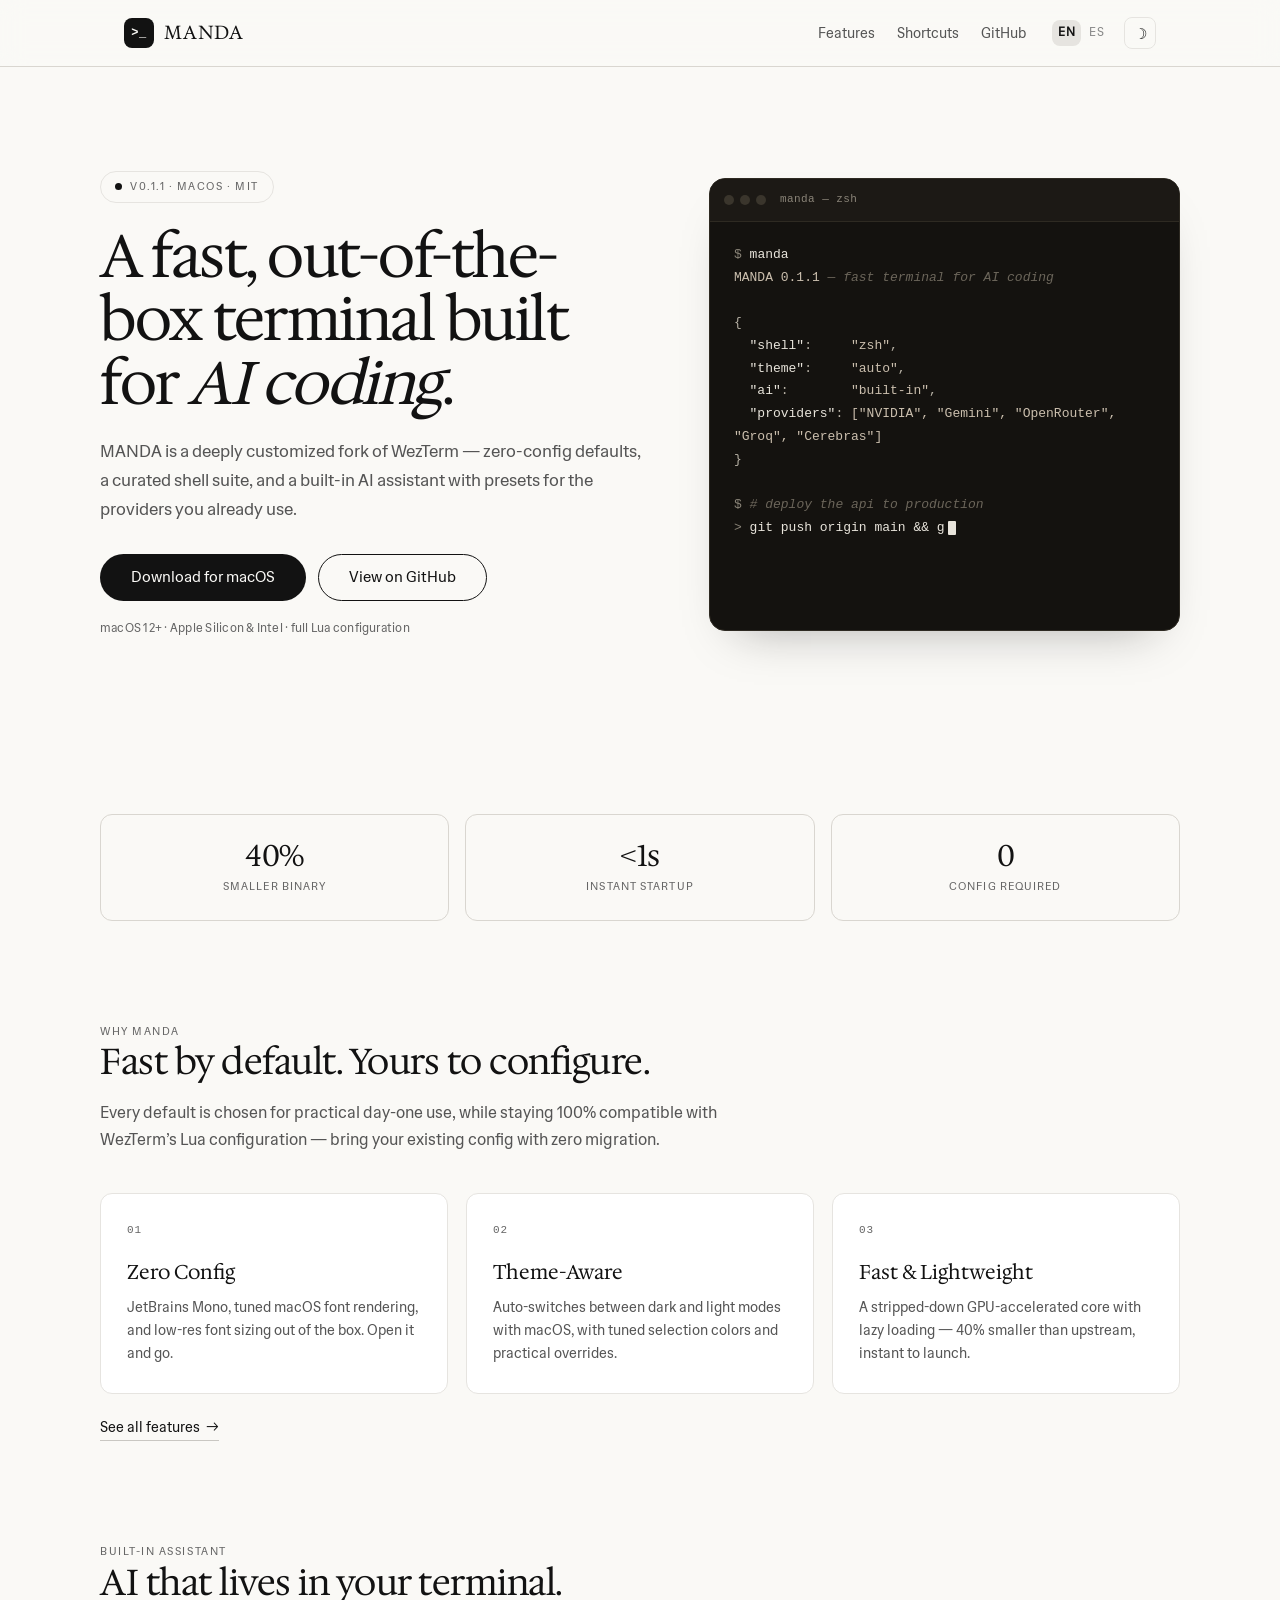
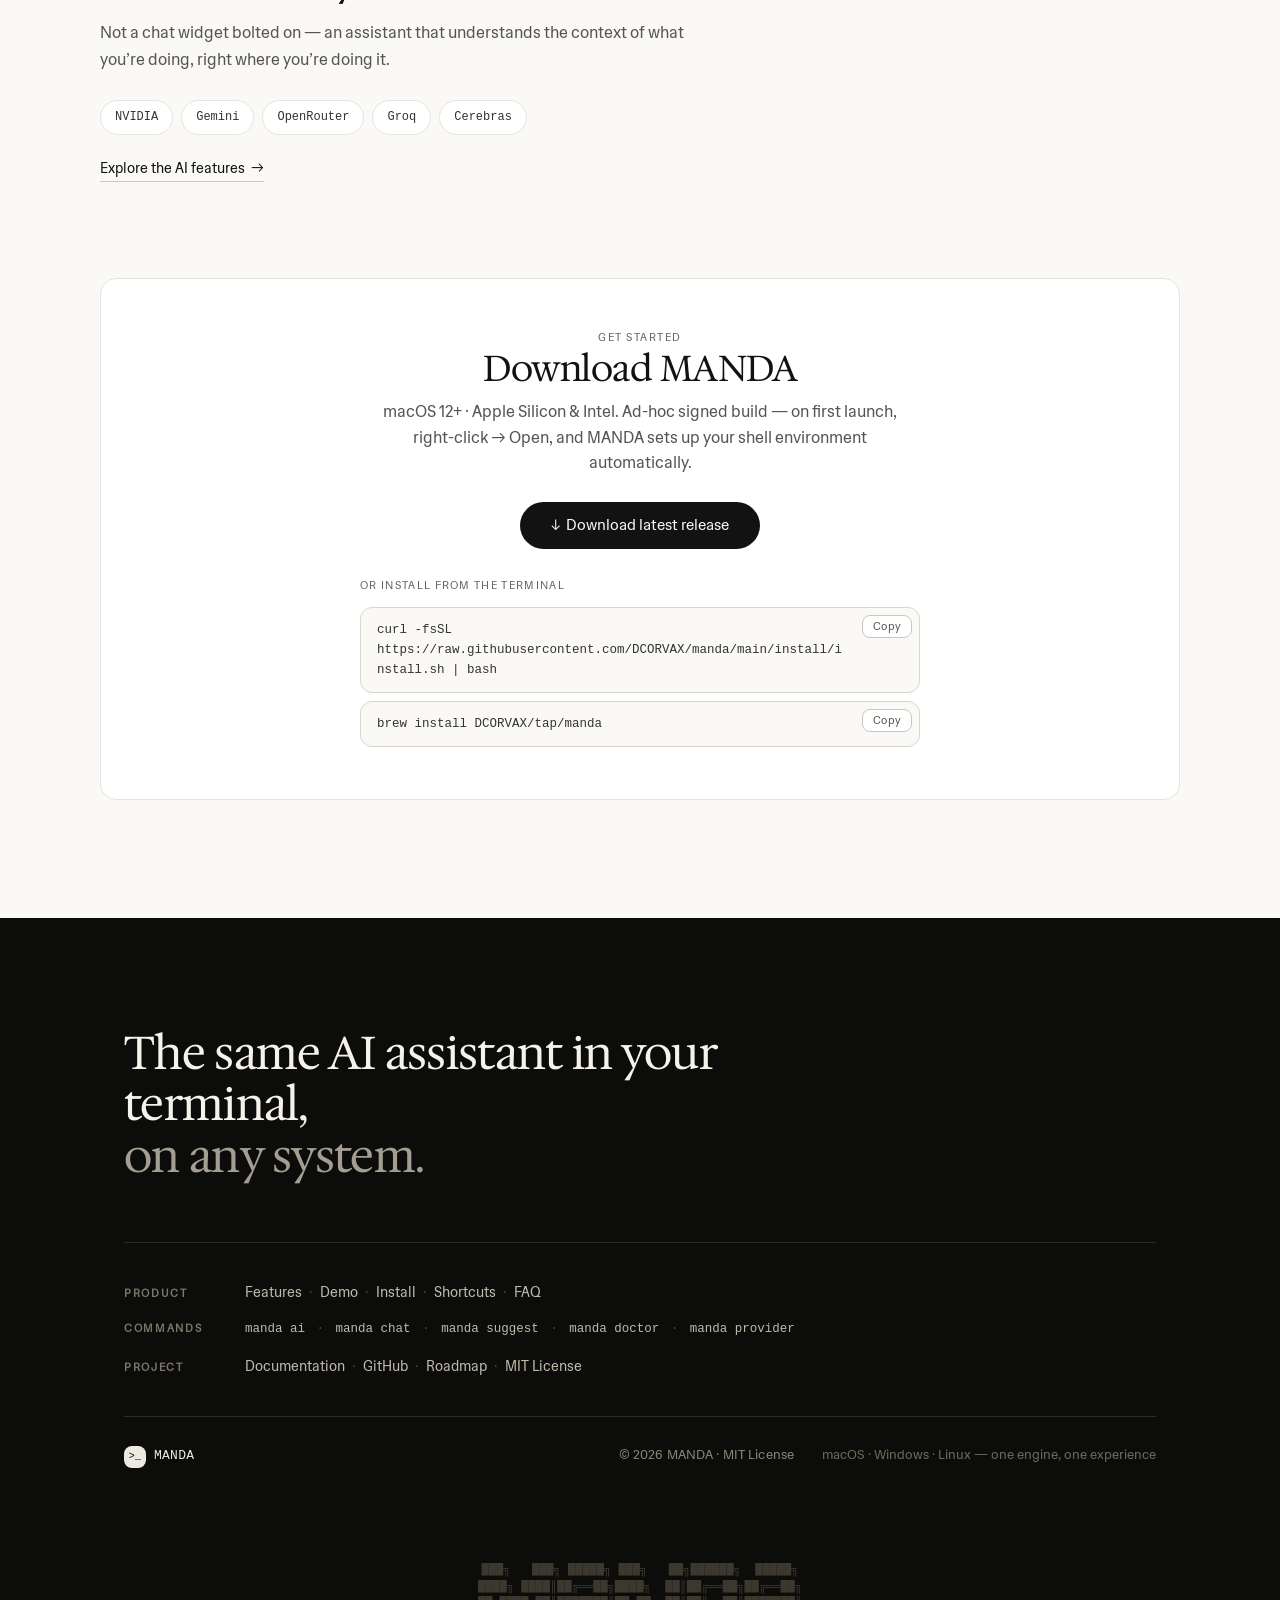
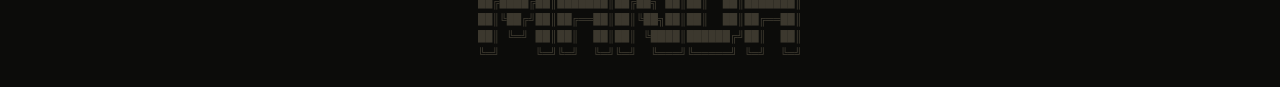
==== commit ce3b4d07: "fix(icon): reducir contenido visible del icono al 81.5% centrado para Launchpad de macOS; web: pulir" ====
--- a/web/index.html
+++ b/web/index.html
@@ -141,7 +141,7 @@
       </div>
     </nav>
     <div class="foot-bottom">
-      <span class="foot-brand">&gt;_ MANDA</span>
+      <span class="foot-brand"><span class="brand-mark">&gt;_</span>MANDA</span>
       <span class="foot-legal">&copy; 2026 MANDA &middot; MIT License</span>
       <span class="foot-platforms">macOS &middot; Windows &middot; Linux &mdash; one engine, one experience</span>
     </div>
--- a/web/style.css
+++ b/web/style.css
@@ -376,7 +376,7 @@
 /* ----- Footer — Ft5 Statement + editorial colophon (black band, theme-independent) ----- */
 footer.foot {
   margin-top: 110px;
-  padding: 96px 0 0;
+  padding: 110px 0 0;
   background: #0c0c0a;            /* near-black warm */
   color: #ece9e2;
   position: relative;
@@ -386,69 +386,83 @@
 
 /* Closing statement — the footer's voice */
 .foot-stmt {
-  margin: 0 0 56px;
-  max-width: 640px;
+  margin: 0 0 60px;
+  max-width: 680px;
   font-family: var(--serif);
   font-size: clamp(30px, 4.2vw, 46px);
   font-weight: 400;
   line-height: 1.12;
   letter-spacing: -0.015em;
-}
-.foot-stmt-accent { color: #8a8478; }  /* muted echo of the closing line */
+  color: #f5f2ea;
+}
+.foot-stmt-accent { color: #a49e92; }  /* muted echo of the closing line */
 
 /* Link groups flow inline with · separators — colophon, not sitemap columns */
 .foot-groups {
   display: flex;
   flex-direction: column;
-  gap: 14px;
-  padding: 34px 0;
-  border-top: 1px solid #2a2721;
-  border-bottom: 1px solid #2a2721;
-}
-.foot-group { display: flex; flex-wrap: wrap; align-items: baseline; gap: 8px 18px; }
+  gap: 16px;
+  padding: 38px 0;
+  border-top: 1px solid #2e2a22;
+  border-bottom: 1px solid #2e2a22;
+}
+.foot-group { display: flex; flex-wrap: wrap; align-items: baseline; gap: 10px 20px; }
 .foot-label {
-  font-size: 11px; font-weight: 500; letter-spacing: 0.14em; text-transform: uppercase;
-  color: #6f695d; min-width: 92px;
+  font-size: 10.5px; font-weight: 600; letter-spacing: 0.16em; text-transform: uppercase;
+  color: #7d766a; min-width: 100px;
 }
 .foot-links {
-  display: inline; font-size: 14px; color: #b8b2a6;
+  display: inline; font-size: 14px; color: #c0baad;
 }
 .foot-links.mono { font-family: var(--mono); font-size: 12.5px; }
 .foot-links a {
-  color: #b8b2a6; text-decoration: none; white-space: nowrap;
-  transition: color 0.15s ease;
-}
-.foot-links a:hover { color: #ffffff; }
+  color: #c0baad; text-decoration: none; white-space: nowrap;
+  padding: 3px 1px;
+  background-image: linear-gradient(currentColor, currentColor);
+  background-size: 0% 1px; background-repeat: no-repeat;
+  background-position: 0 100%;
+  transition: color 0.15s ease, background-size 0.2s ease;
+}
+.foot-links a:hover { color: #ffffff; background-size: 100% 1px; }
 .foot-links a:focus-visible { outline: 2px solid #ece9e2; outline-offset: 3px; border-radius: 2px; }
-.foot-dot { color: #524c44; margin: 0 2px; }
+.foot-dot { color: #4d483e; margin: 0 3px; }
 
 /* Bottom line: brand + legal + platforms */
 .foot-bottom {
-  display: flex; flex-wrap: wrap; align-items: baseline; gap: 8px 24px;
-  padding: 26px 0 64px;
+  display: flex; flex-wrap: wrap; align-items: baseline; gap: 8px 28px;
+  padding: 28px 0 60px;
   font-size: 12.5px; color: #8a8478;
 }
 .foot-brand {
+  display: inline-flex; align-items: center; gap: 8px;
   font-family: var(--mono); font-size: 13px; color: #ece9e2; letter-spacing: 0.02em;
   margin-right: auto;
 }
+.foot-brand .brand-mark {
+  width: 22px; height: 22px; font-size: 10px;
+  background: #ece9e2; color: #0c0c0a;
+}
+.foot-bottom .foot-legal { letter-spacing: 0.01em; }
+.foot-bottom .foot-platforms { color: #6f695d; }
 
 /* ASCII brand watermark — background texture, not a content block */
 .foot-ascii {
-  margin: 0; padding: 0 0 26px;
+  margin: 0; padding: 34px 0 24px;
   width: 100%;
   font-family: var(--mono); font-size: 12px; line-height: 1.4;
-  color: #3a352c;
+  color: #454035;
   text-align: center; white-space: pre;
   user-select: none; pointer-events: none;
+  opacity: 0.85;
 }
 @media (max-width: 560px) {
-  .foot-stmt { margin-bottom: 40px; }
-  .foot-groups { gap: 18px; }
-  .foot-label { min-width: 0; }
+  .foot-stmt { margin-bottom: 44px; font-size: 27px; }
+  .foot-groups { gap: 20px; padding: 30px 0; }
+  .foot-label { min-width: 0; flex-basis: 100%; }
+  .foot-group { gap: 8px 14px; }
   .foot-links a { white-space: normal; }
-  .foot-ascii { font-size: 7px; line-height: 1.45; padding-bottom: 18px; }
-  .foot-bottom { padding-bottom: 44px; }
+  .foot-ascii { font-size: 7px; line-height: 1.45; padding: 26px 0 16px; }
+  .foot-bottom { padding-bottom: 40px; }
 }
 
 /* ----- Responsive ----- */
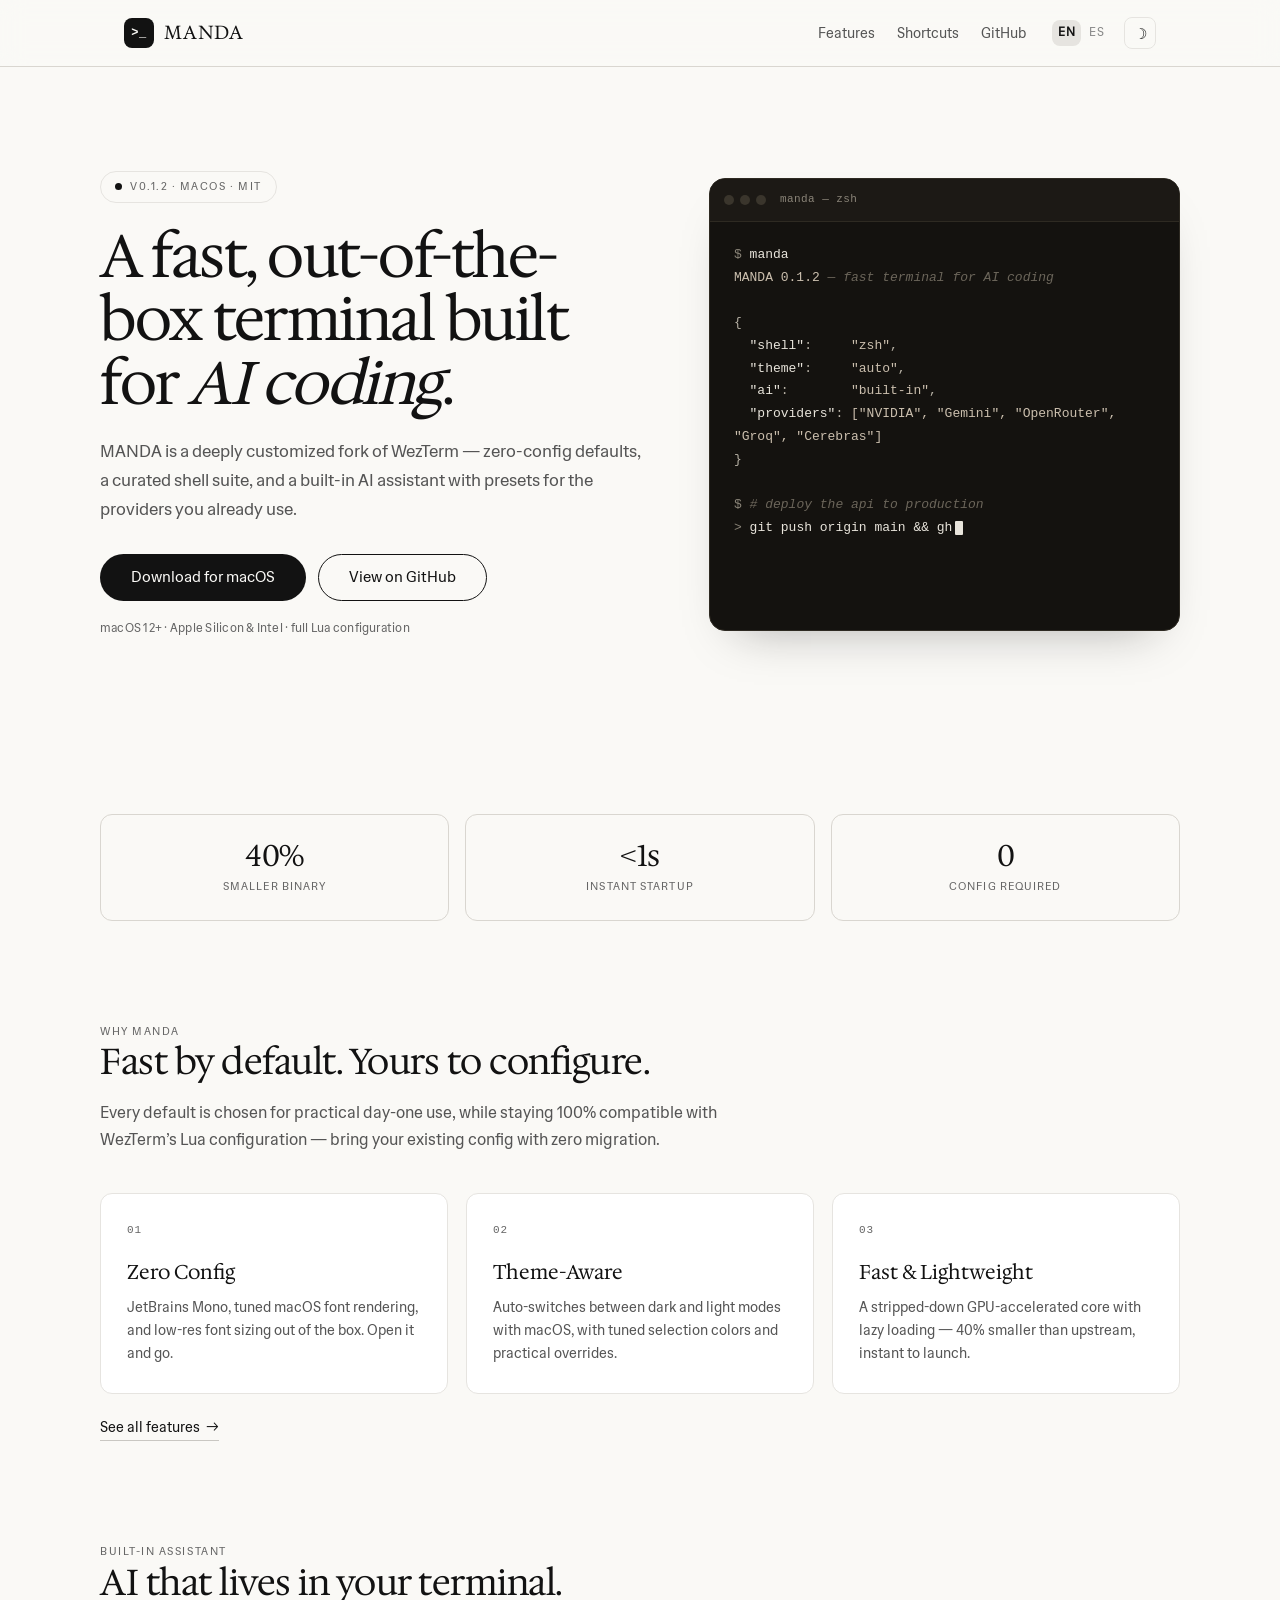
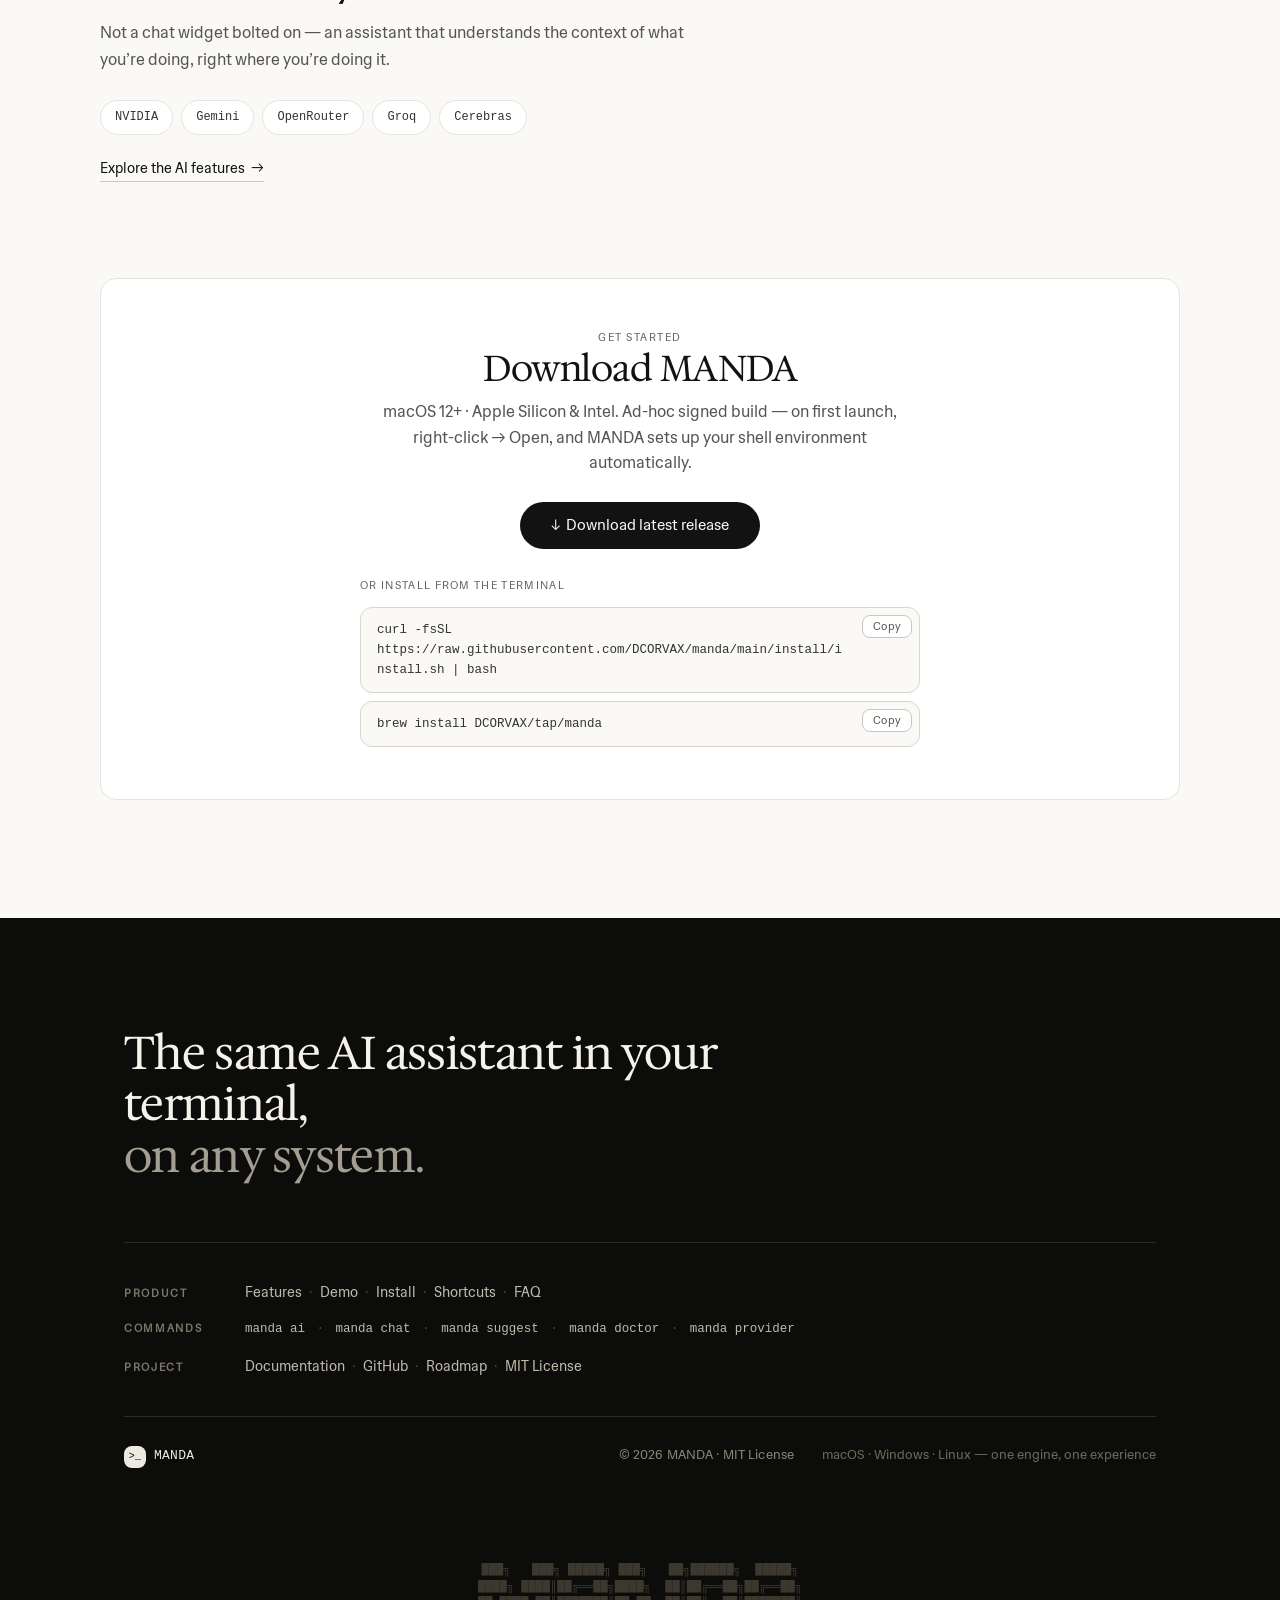
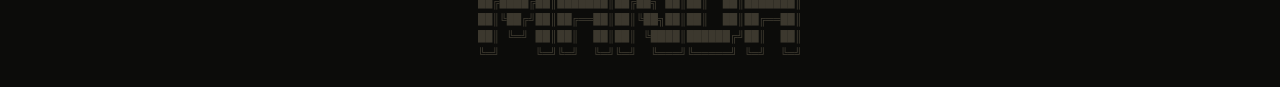
==== commit 3d6a17a5: "release(v0.1.2): actualizar web y README a v0.1.2; links Vercel a la URL activa (manda-term-one); el" ====
--- a/web/index.html
+++ b/web/index.html
@@ -40,7 +40,7 @@
 
 <header class="hero wrap">
   <div>
-    <span class="badge"><span class="dot"></span>v0.1.1 &middot; macOS &middot; MIT</span>
+    <span class="badge"><span class="dot"></span>v0.1.2 &middot; macOS &middot; MIT</span>
     <h1 class="display">A fast, out-of-the-box terminal built for <em>AI coding</em>.</h1>
     <p class="sub">MANDA is a deeply customized fork of WezTerm — zero-config defaults, a curated shell suite, and a built-in AI assistant with presets for the providers you already use.</p>
     <div class="cta">
@@ -52,7 +52,7 @@
   <div class="code-card">
     <div class="bar"><span class="dot"></span><span class="dot"></span><span class="dot"></span><span class="label">manda &mdash; zsh</span></div>
     <pre><span class="p">$</span> <span class="k">manda</span>
-<span class="v">MANDA 0.1.1</span> <span class="c">— fast terminal for AI coding</span>
+<span class="v">MANDA 0.1.2</span> <span class="c">— fast terminal for AI coding</span>
 
 {
   <span class="k">"shell"</span>:     <span class="v">"zsh"</span>,
@@ -114,7 +114,7 @@
     <span class="kicker">Get started</span>
     <h2>Download MANDA</h2>
     <p>macOS 12+ &middot; Apple Silicon &amp; Intel. Ad-hoc signed build — on first launch, right-click &rarr; Open, and MANDA sets up your shell environment automatically.</p>
-    <a class="btn btn-primary btn-lg" href="https://github.com/DCORVAX/manda/releases/download/v0.1.1/MANDA.dmg">&#8595;&nbsp; Download latest release</a>
+    <a class="btn btn-primary btn-lg" href="https://github.com/DCORVAX/manda/releases/download/v0.1.2/MANDA.dmg">&#8595;&nbsp; Download latest release</a>
     <div class="install">
       <p class="install-label">Or install from the terminal</p>
       <pre>curl -fsSL https://raw.githubusercontent.com/DCORVAX/manda/main/install/install.sh | bash</pre>
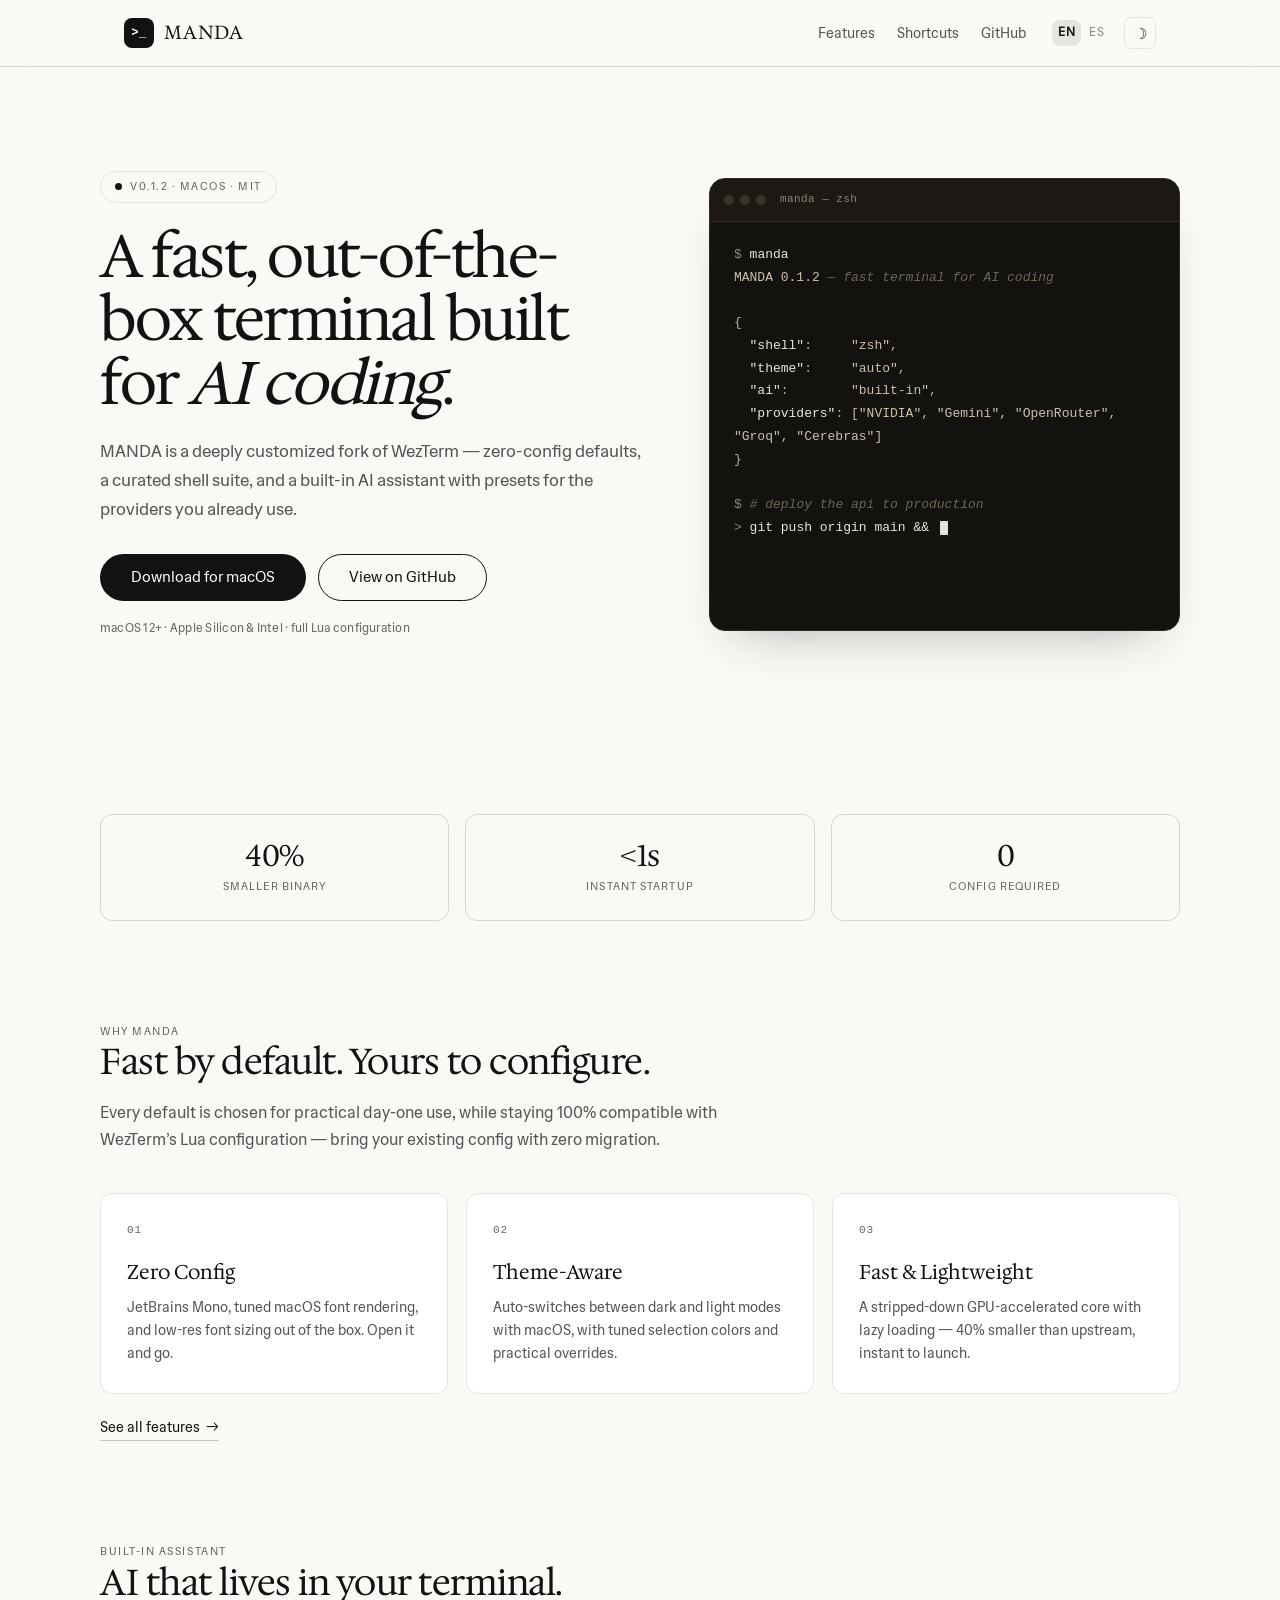
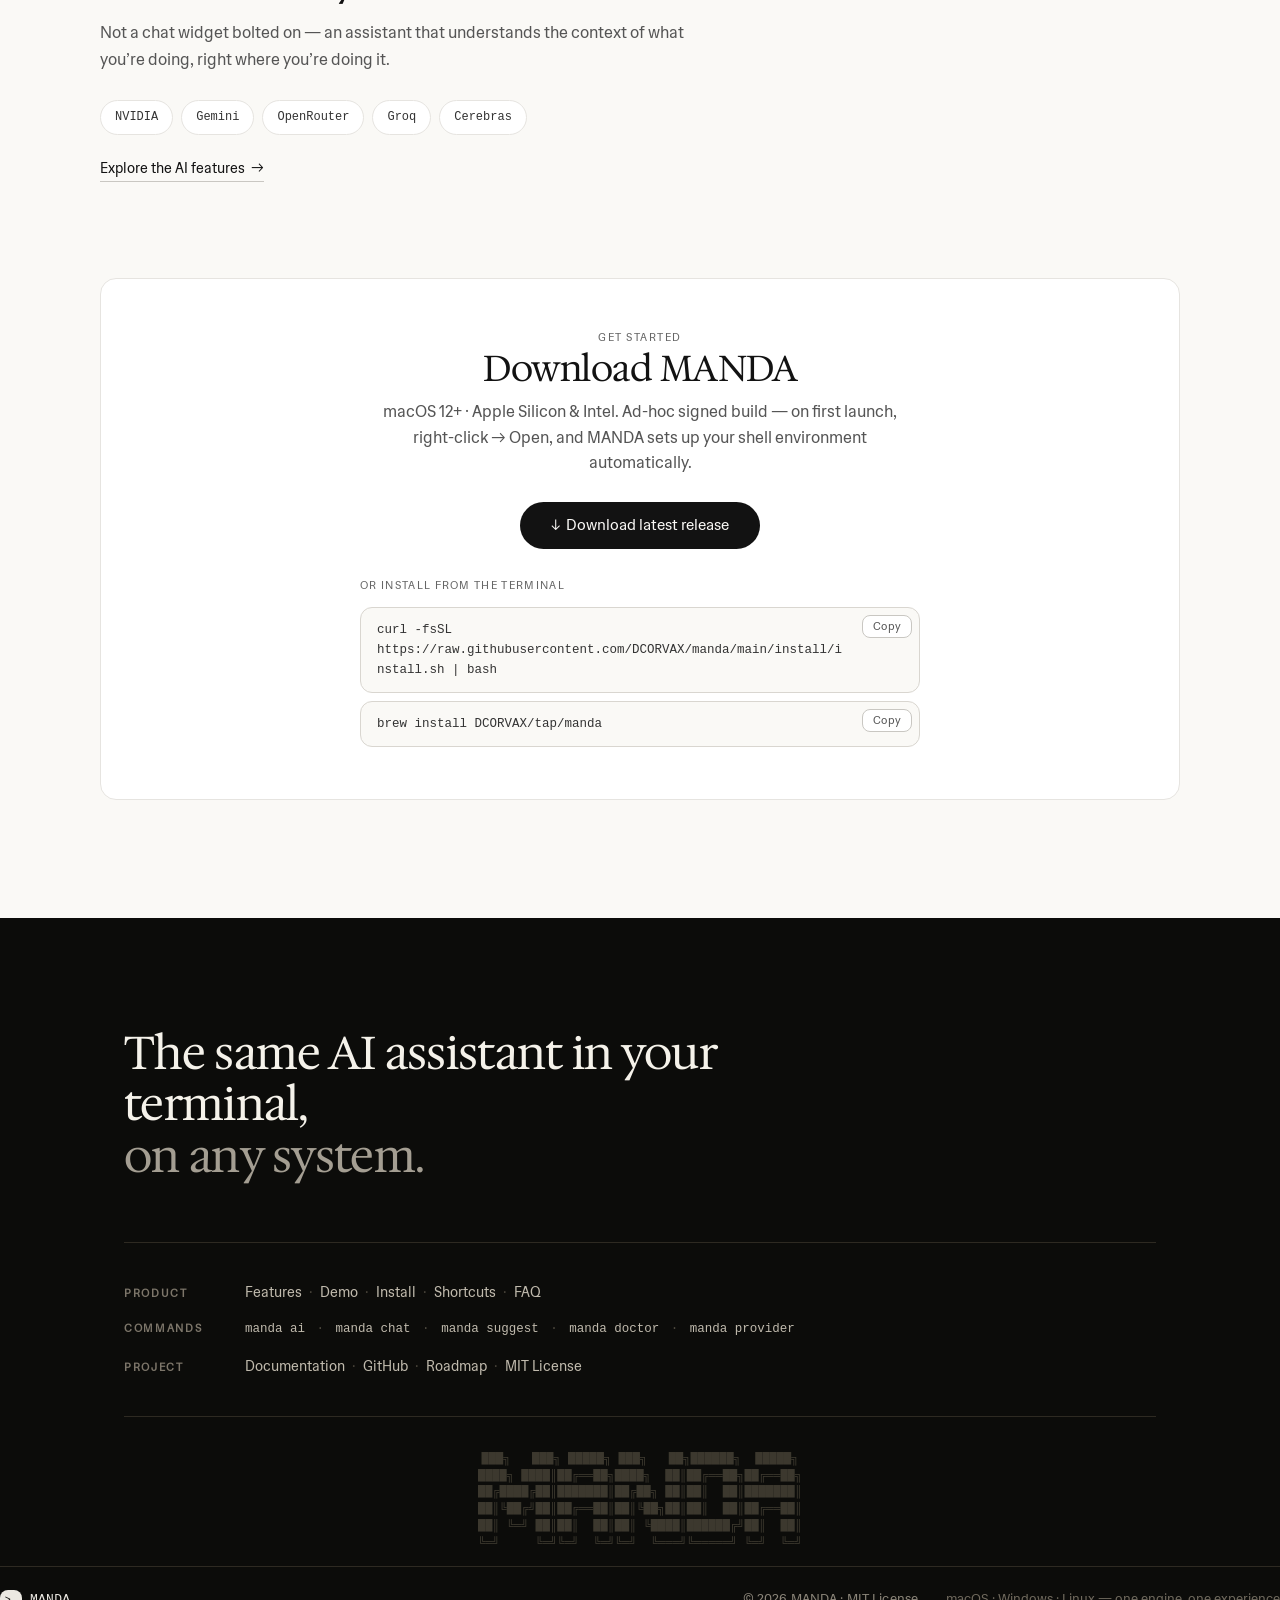
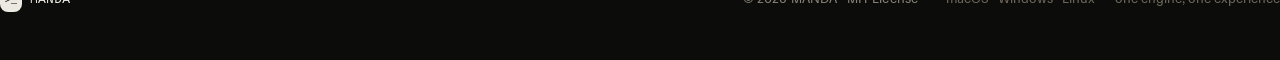
==== commit 6f55db6f: "web(footer): mover la barra final (brand + copyright + platforms) al final de todo, tras el ASCII ar" ====
--- a/web/index.html
+++ b/web/index.html
@@ -140,11 +140,6 @@
         <span class="foot-links"><a href="https://github.com/DCORVAX/manda/tree/main/docs">Documentation</a> <span class="foot-dot" aria-hidden="true">·</span> <a href="https://github.com/DCORVAX/manda">GitHub</a> <span class="foot-dot" aria-hidden="true">·</span> <a href="https://github.com/DCORVAX/manda">Roadmap</a> <span class="foot-dot" aria-hidden="true">·</span> <a href="https://github.com/DCORVAX/manda/blob/main/LICENSE.md">MIT License</a></span>
       </div>
     </nav>
-    <div class="foot-bottom">
-      <span class="foot-brand"><span class="brand-mark">&gt;_</span>MANDA</span>
-      <span class="foot-legal">&copy; 2026 MANDA &middot; MIT License</span>
-      <span class="foot-platforms">macOS &middot; Windows &middot; Linux &mdash; one engine, one experience</span>
-    </div>
   </div>
   <pre class="foot-ascii" aria-hidden="true">███╗   ███╗ █████╗ ███╗   ██╗██████╗  █████╗
 ████╗ ████║██╔══██╗████╗  ██║██╔══██╗██╔══██╗
@@ -152,6 +147,11 @@
 ██║╚██╔╝██║██╔══██║██║╚██╗██║██║  ██║██╔══██║
 ██║ ╚═╝ ██║██║  ██║██║ ╚████║██████╔╝██║  ██║
 ╚═╝     ╚═╝╚═╝  ╚═╝╚═╝  ╚═══╝╚═════╝ ╚═╝  ╚═╝</pre>
+  <div class="foot-bottom">
+      <span class="foot-brand"><span class="brand-mark">&gt;_</span>MANDA</span>
+      <span class="foot-legal">&copy; 2026 MANDA &middot; MIT License</span>
+      <span class="foot-platforms">macOS &middot; Windows &middot; Linux &mdash; one engine, one experience</span>
+    </div>
 </footer>
 
 <script src="script.js"></script>
--- a/web/style.css
+++ b/web/style.css
@@ -427,10 +427,11 @@
 .foot-links a:focus-visible { outline: 2px solid #ece9e2; outline-offset: 3px; border-radius: 2px; }
 .foot-dot { color: #4d483e; margin: 0 3px; }
 
-/* Bottom line: brand + legal + platforms */
+/* Bottom line: brand + legal + platforms — final sign-off, last element of the footer */
 .foot-bottom {
   display: flex; flex-wrap: wrap; align-items: baseline; gap: 8px 28px;
-  padding: 28px 0 60px;
+  border-top: 1px solid #2e2a22;
+  padding: 22px 0 48px;
   font-size: 12.5px; color: #8a8478;
 }
 .foot-brand {
@@ -447,7 +448,7 @@
 
 /* ASCII brand watermark — background texture, not a content block */
 .foot-ascii {
-  margin: 0; padding: 34px 0 24px;
+  margin: 0; padding: 34px 0 14px;
   width: 100%;
   font-family: var(--mono); font-size: 12px; line-height: 1.4;
   color: #454035;
@@ -461,8 +462,8 @@
   .foot-label { min-width: 0; flex-basis: 100%; }
   .foot-group { gap: 8px 14px; }
   .foot-links a { white-space: normal; }
-  .foot-ascii { font-size: 7px; line-height: 1.45; padding: 26px 0 16px; }
-  .foot-bottom { padding-bottom: 40px; }
+  .foot-ascii { font-size: 7px; line-height: 1.45; padding: 26px 0 8px; }
+  .foot-bottom { padding-bottom: 36px; }
 }
 
 /* ----- Responsive ----- */
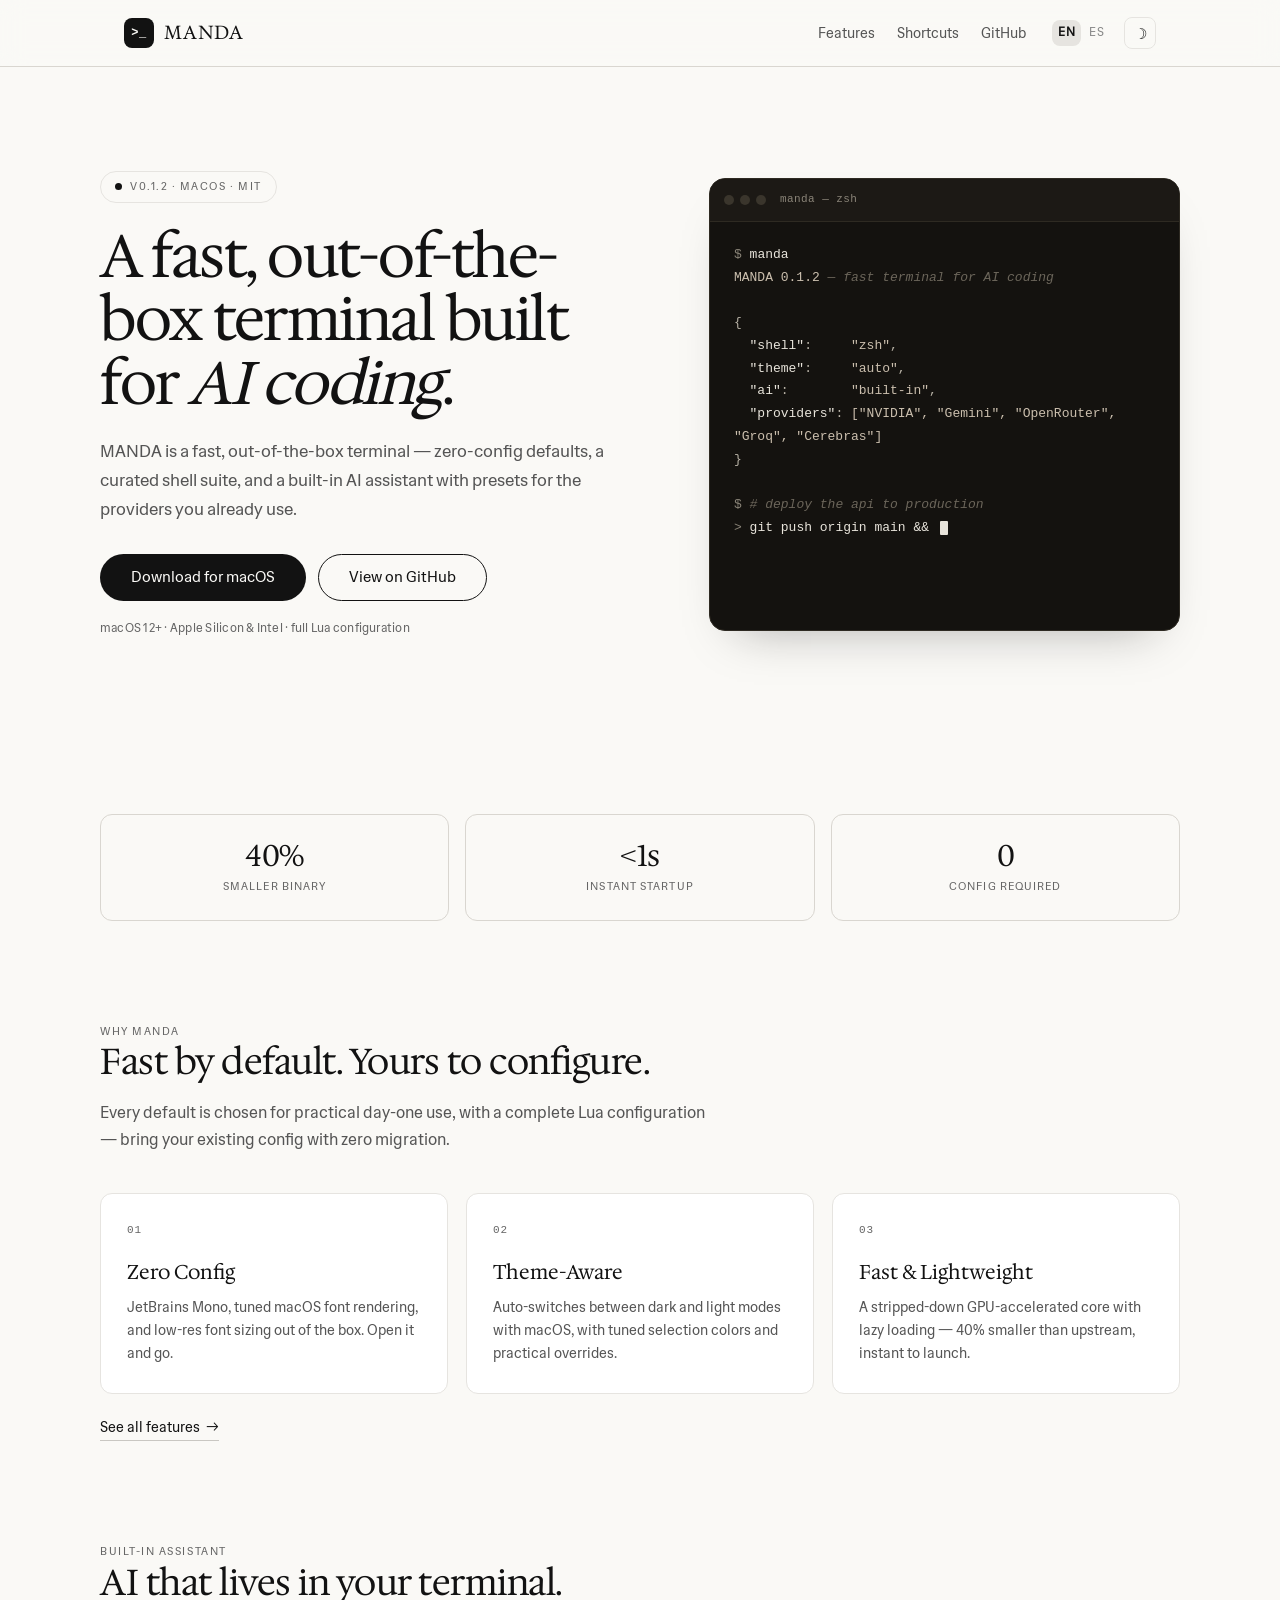
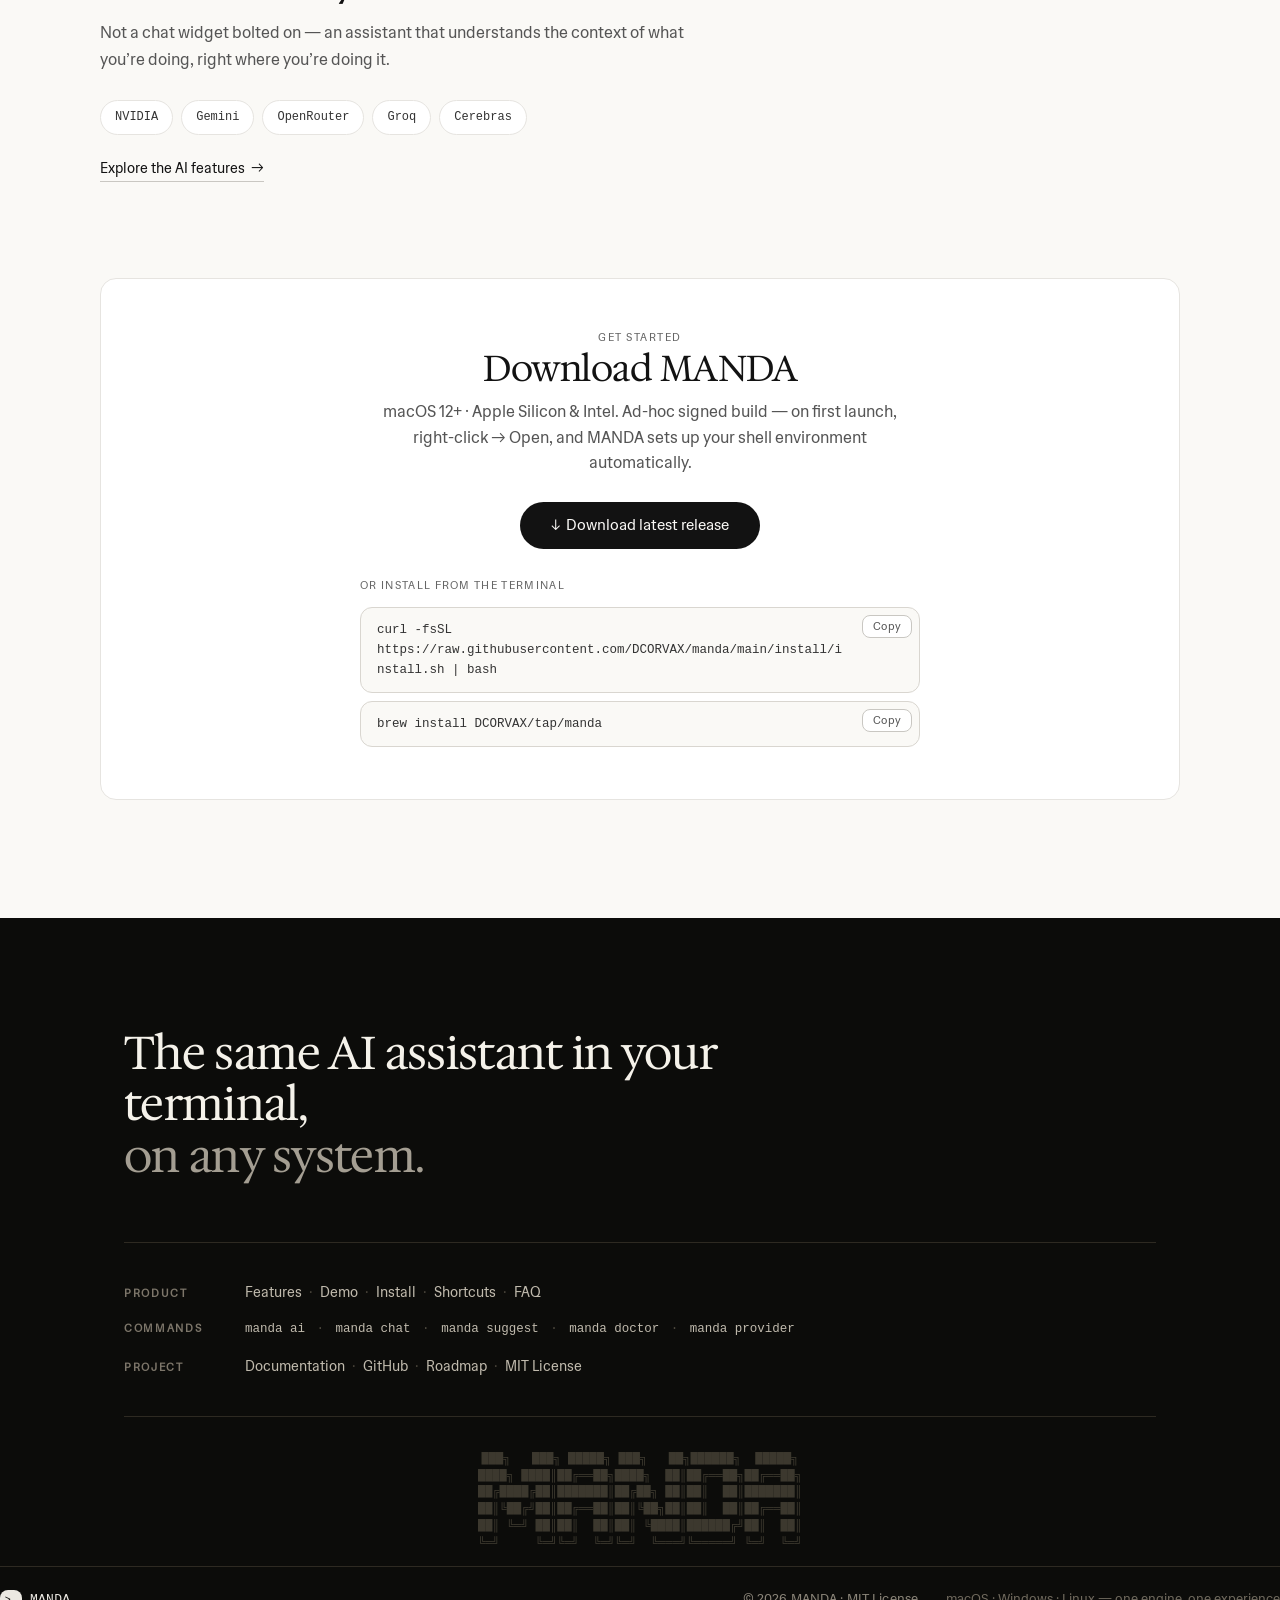
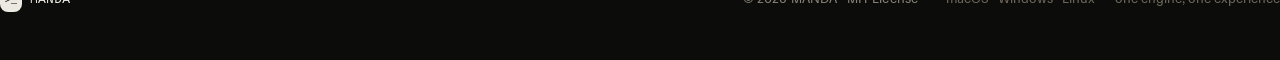
==== commit 944304e9: "audit: quitar menciones de WezTerm de web/docs/README (dejar API tecnica); auto-detect de idioma del" ====
--- a/web/index.html
+++ b/web/index.html
@@ -10,6 +10,7 @@
 <meta property="og:type" content="website">
 <link rel="icon" href="data:image/svg+xml,%3Csvg xmlns='http://www.w3.org/2000/svg' viewBox='0 0 32 32'%3E%3Crect width='32' height='32' rx='8' fill='%23121212'/%3E%3Ctext x='16' y='21' font-family='monospace' font-size='13' fill='%23faf9f6' text-anchor='middle'%3E%26gt;_%3C/text%3E%3C/svg%3E">
 <script>try{if(localStorage.getItem('manda-theme')==='dark')document.documentElement.setAttribute('data-theme','dark')}catch(e){}</script>
+<script>try{var _m=localStorage.getItem('manda-lang');if(!_m){var _n=(navigator.language||(navigator.languages&&navigator.languages[0])||'en').toLowerCase();_m=_n.indexOf('es')===0?'es':'en'}var _e=/\/es\//.test(location.pathname);if(_m==='es'&&!_e){var _p=location.pathname.split('/').pop()||'index.html';location.replace('es/'+_p)}else if(_m==='en'&&_e){location.replace('../'+(location.pathname.split('/').pop()||'index.html'))}}catch(e){}</script>
 <link rel="preconnect" href="https://fonts.googleapis.com">
 <link rel="preconnect" href="https://fonts.gstatic.com" crossorigin>
 <link href="https://fonts.googleapis.com/css2?family=Hedvig+Letters+Sans:wght@400;500;600;700&family=Hedvig+Letters+Serif:opsz,wght@12..24,400;12..24,600;12..24,700&display=swap" rel="stylesheet">
@@ -42,7 +43,7 @@
   <div>
     <span class="badge"><span class="dot"></span>v0.1.2 &middot; macOS &middot; MIT</span>
     <h1 class="display">A fast, out-of-the-box terminal built for <em>AI coding</em>.</h1>
-    <p class="sub">MANDA is a deeply customized fork of WezTerm — zero-config defaults, a curated shell suite, and a built-in AI assistant with presets for the providers you already use.</p>
+    <p class="sub">MANDA is a fast, out-of-the-box terminal — zero-config defaults, a curated shell suite, and a built-in AI assistant with presets for the providers you already use.</p>
     <div class="cta">
       <a class="btn btn-primary btn-lg" href="#download">Download for macOS</a>
       <a class="btn btn-outline btn-lg" href="https://github.com/DCORVAX/manda">View on GitHub</a>
@@ -80,7 +81,7 @@
 <section class="wrap section" id="why">
   <span class="kicker">Why MANDA</span>
   <h2>Fast by default. Yours to configure.</h2>
-  <p class="lead">Every default is chosen for practical day-one use, while staying 100% compatible with WezTerm&rsquo;s Lua configuration — bring your existing config with zero migration.</p>
+  <p class="lead">Every default is chosen for practical day-one use, with a complete Lua configuration — bring your existing config with zero migration.</p>
   <div class="grid grid-3">
     <div class="card">
       <span class="num">01</span>
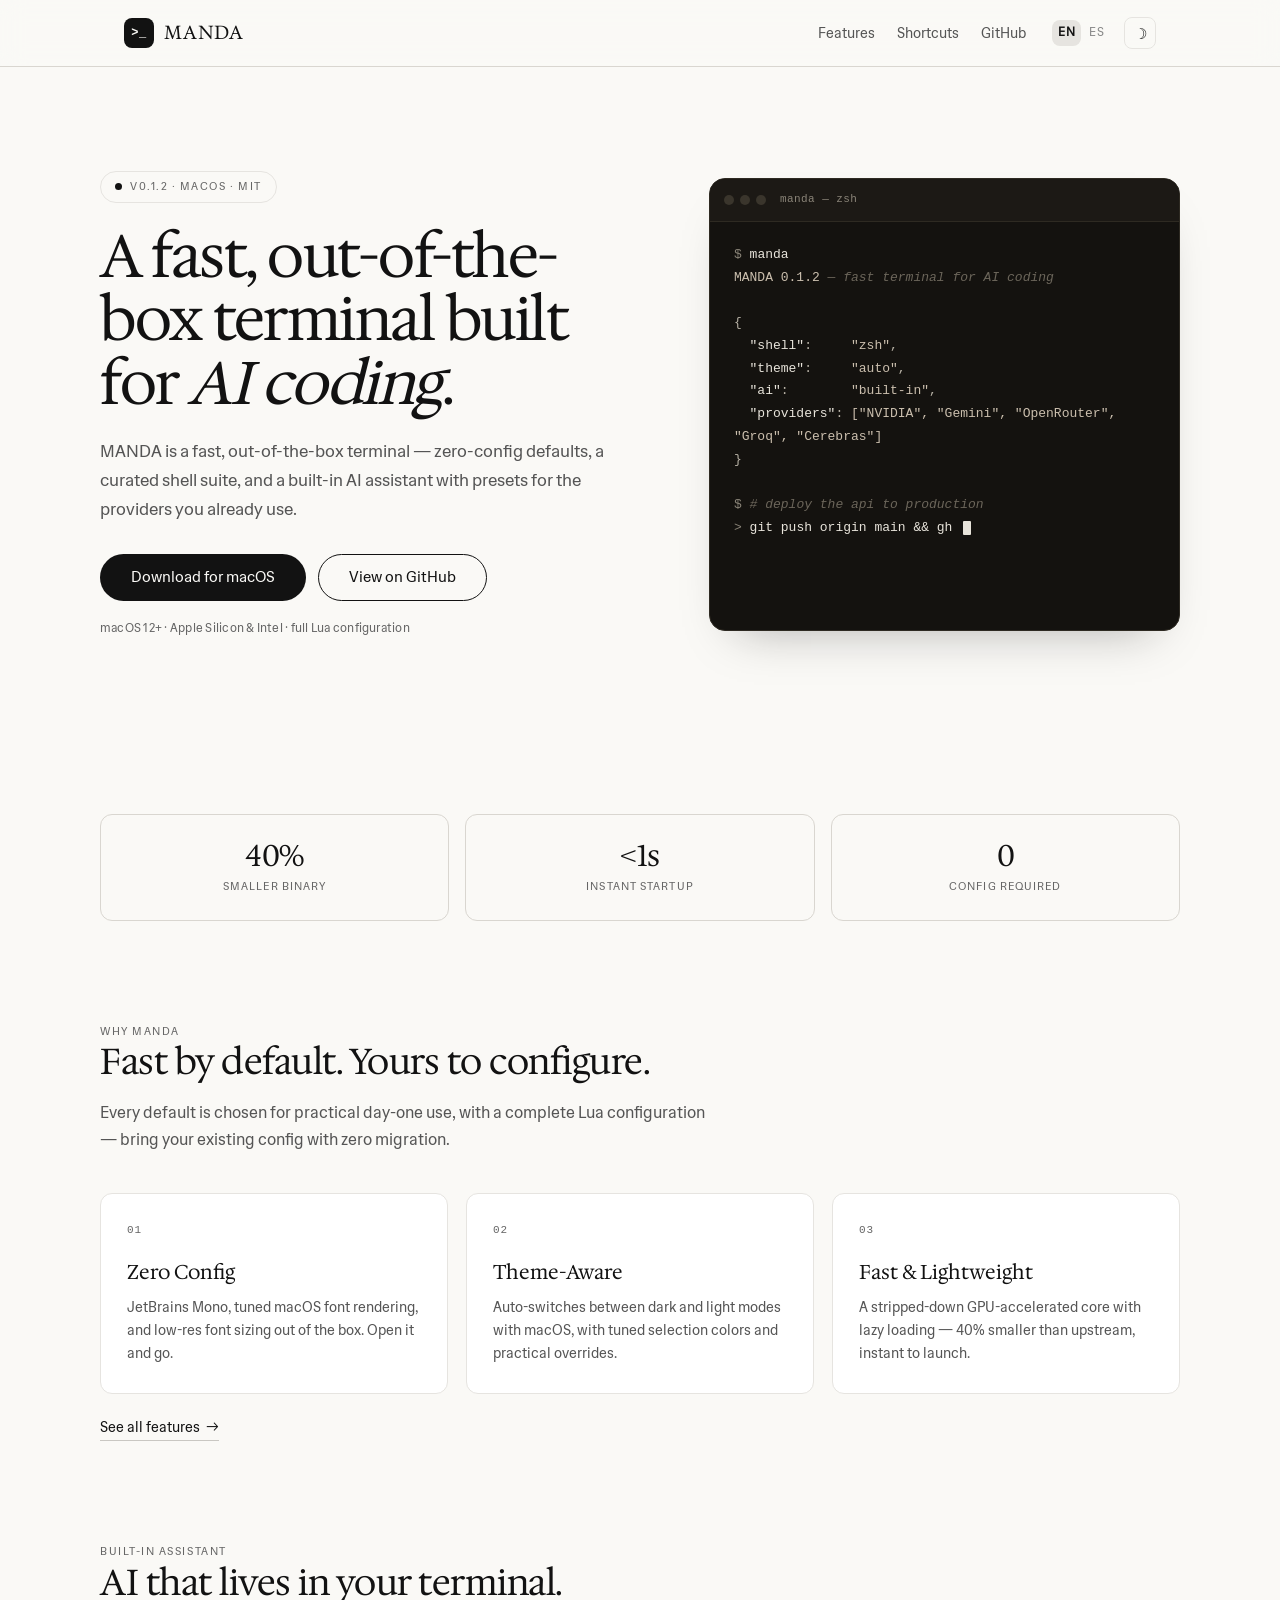
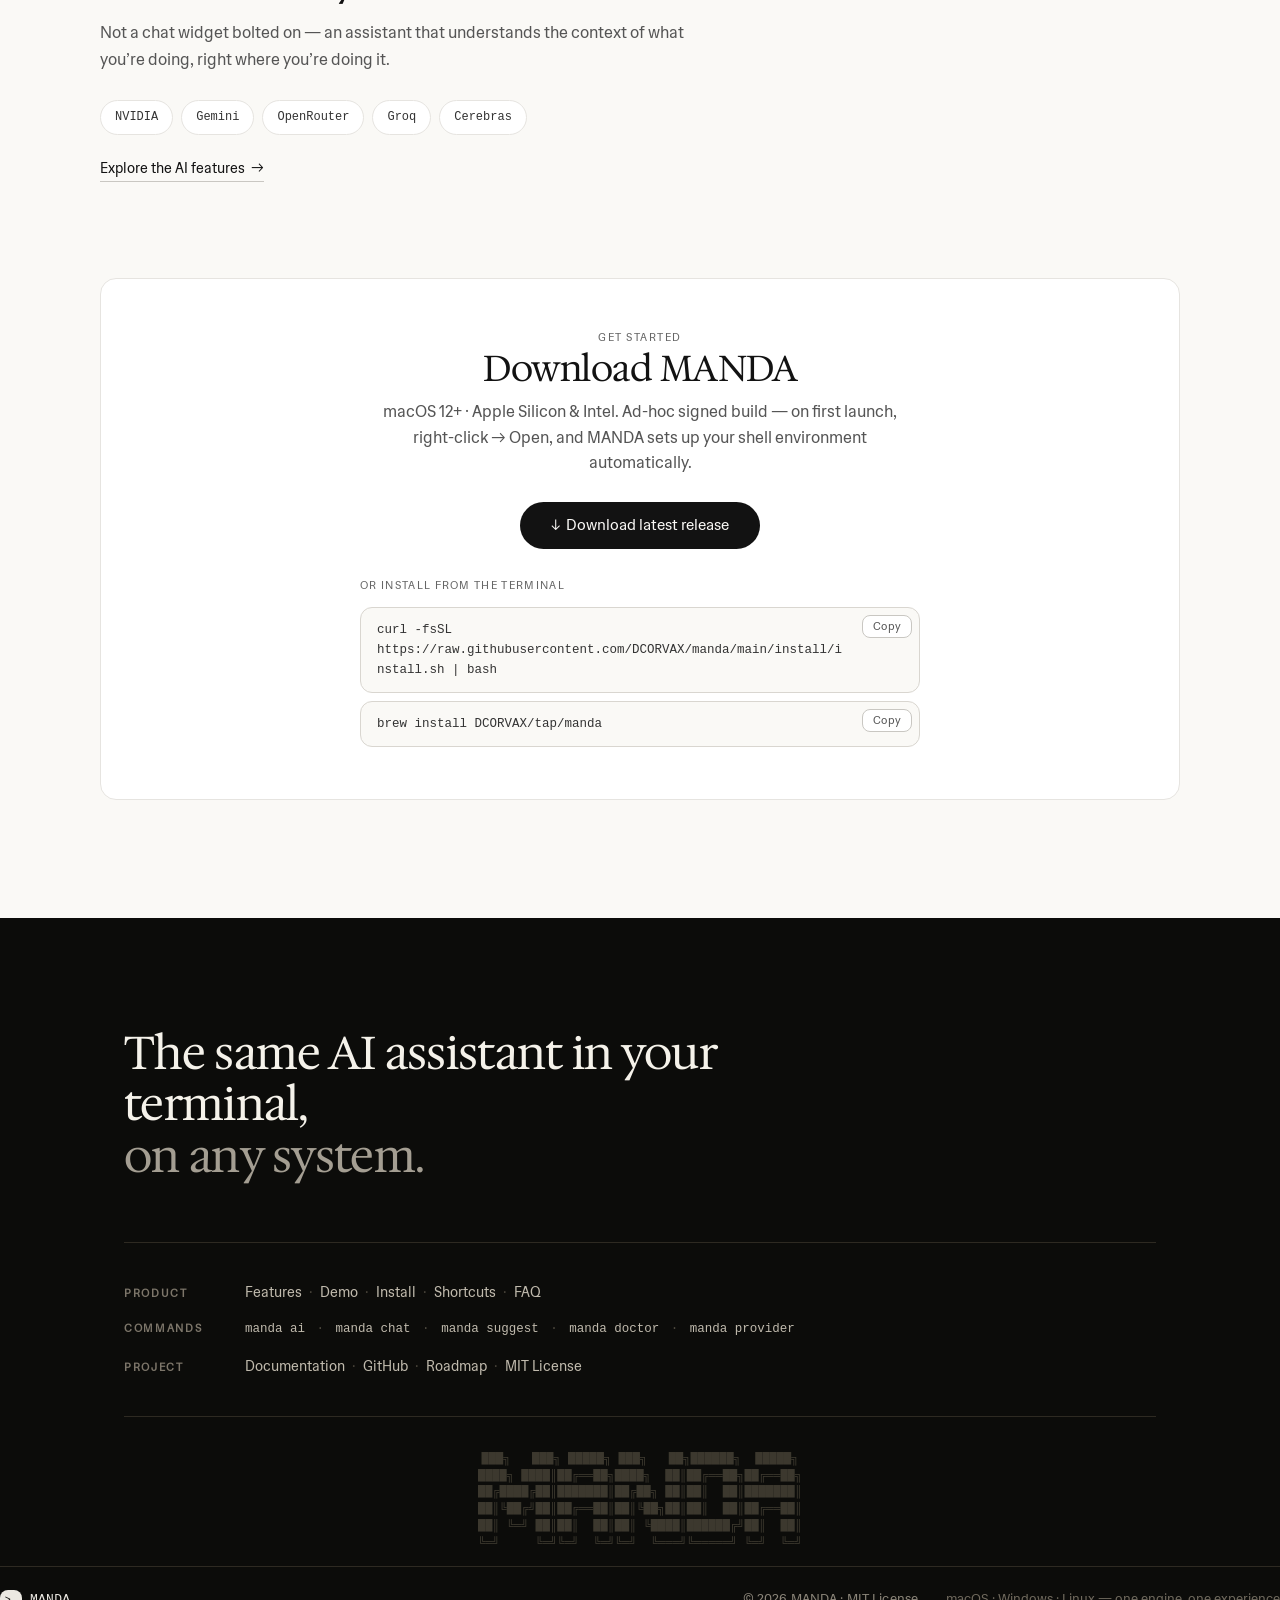
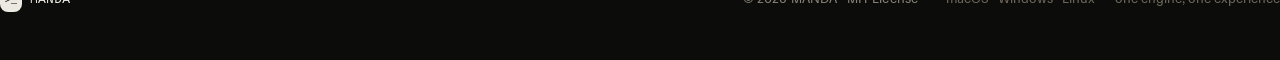
==== commit ac92c650: "web: unificar scripts inline del head (tema + idioma) en head.js; 8 paginas pasan a una sola linea s" ====
--- a/web/index.html
+++ b/web/index.html
@@ -9,8 +9,7 @@
 <meta property="og:description" content="Zero-config defaults, a curated shell suite, and a built-in AI assistant with presets for NVIDIA, Gemini, OpenRouter, Groq, and Cerebras.">
 <meta property="og:type" content="website">
 <link rel="icon" href="data:image/svg+xml,%3Csvg xmlns='http://www.w3.org/2000/svg' viewBox='0 0 32 32'%3E%3Crect width='32' height='32' rx='8' fill='%23121212'/%3E%3Ctext x='16' y='21' font-family='monospace' font-size='13' fill='%23faf9f6' text-anchor='middle'%3E%26gt;_%3C/text%3E%3C/svg%3E">
-<script>try{if(localStorage.getItem('manda-theme')==='dark')document.documentElement.setAttribute('data-theme','dark')}catch(e){}</script>
-<script>try{var _m=localStorage.getItem('manda-lang');if(!_m){var _n=(navigator.language||(navigator.languages&&navigator.languages[0])||'en').toLowerCase();_m=_n.indexOf('es')===0?'es':'en'}var _e=/\/es\//.test(location.pathname);if(_m==='es'&&!_e){var _p=location.pathname.split('/').pop()||'index.html';location.replace('es/'+_p)}else if(_m==='en'&&_e){location.replace('../'+(location.pathname.split('/').pop()||'index.html'))}}catch(e){}</script>
+<script src="head.js"></script>
 <link rel="preconnect" href="https://fonts.googleapis.com">
 <link rel="preconnect" href="https://fonts.gstatic.com" crossorigin>
 <link href="https://fonts.googleapis.com/css2?family=Hedvig+Letters+Sans:wght@400;500;600;700&family=Hedvig+Letters+Serif:opsz,wght@12..24,400;12..24,600;12..24,700&display=swap" rel="stylesheet">
